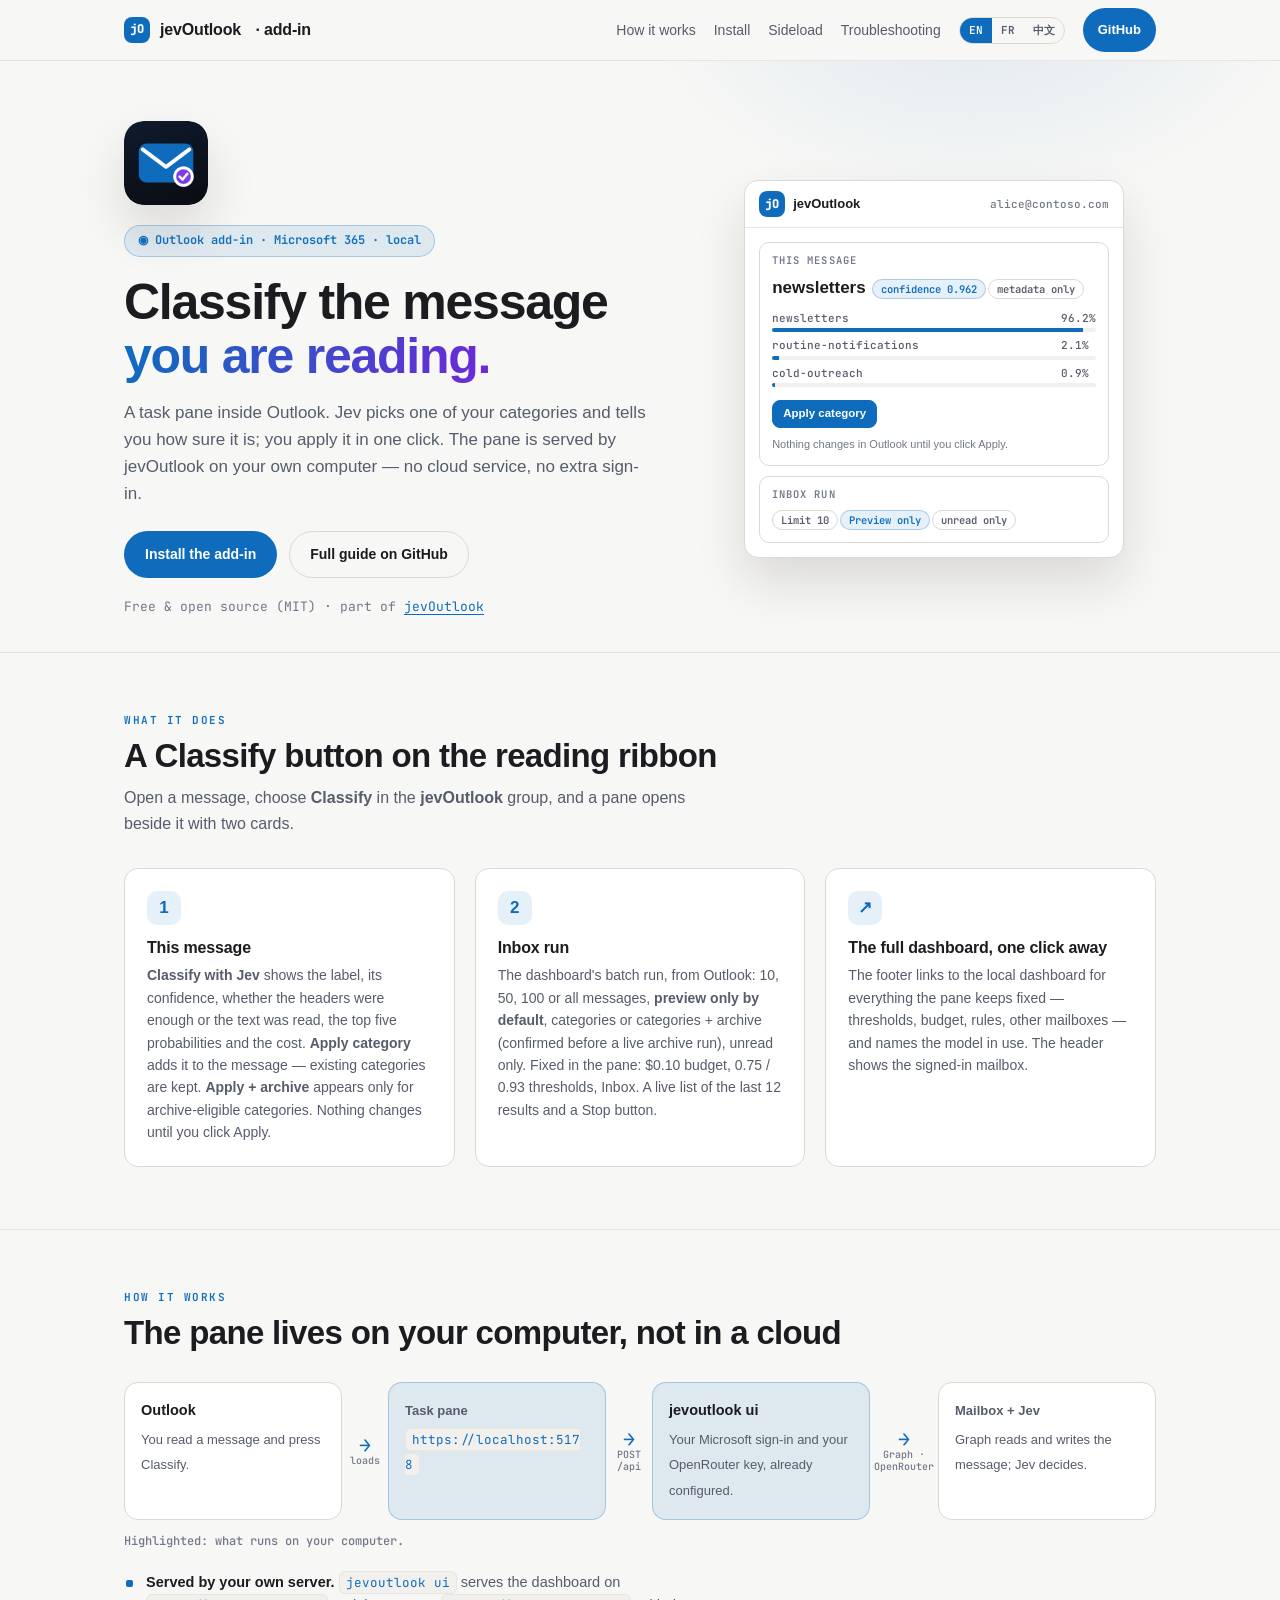
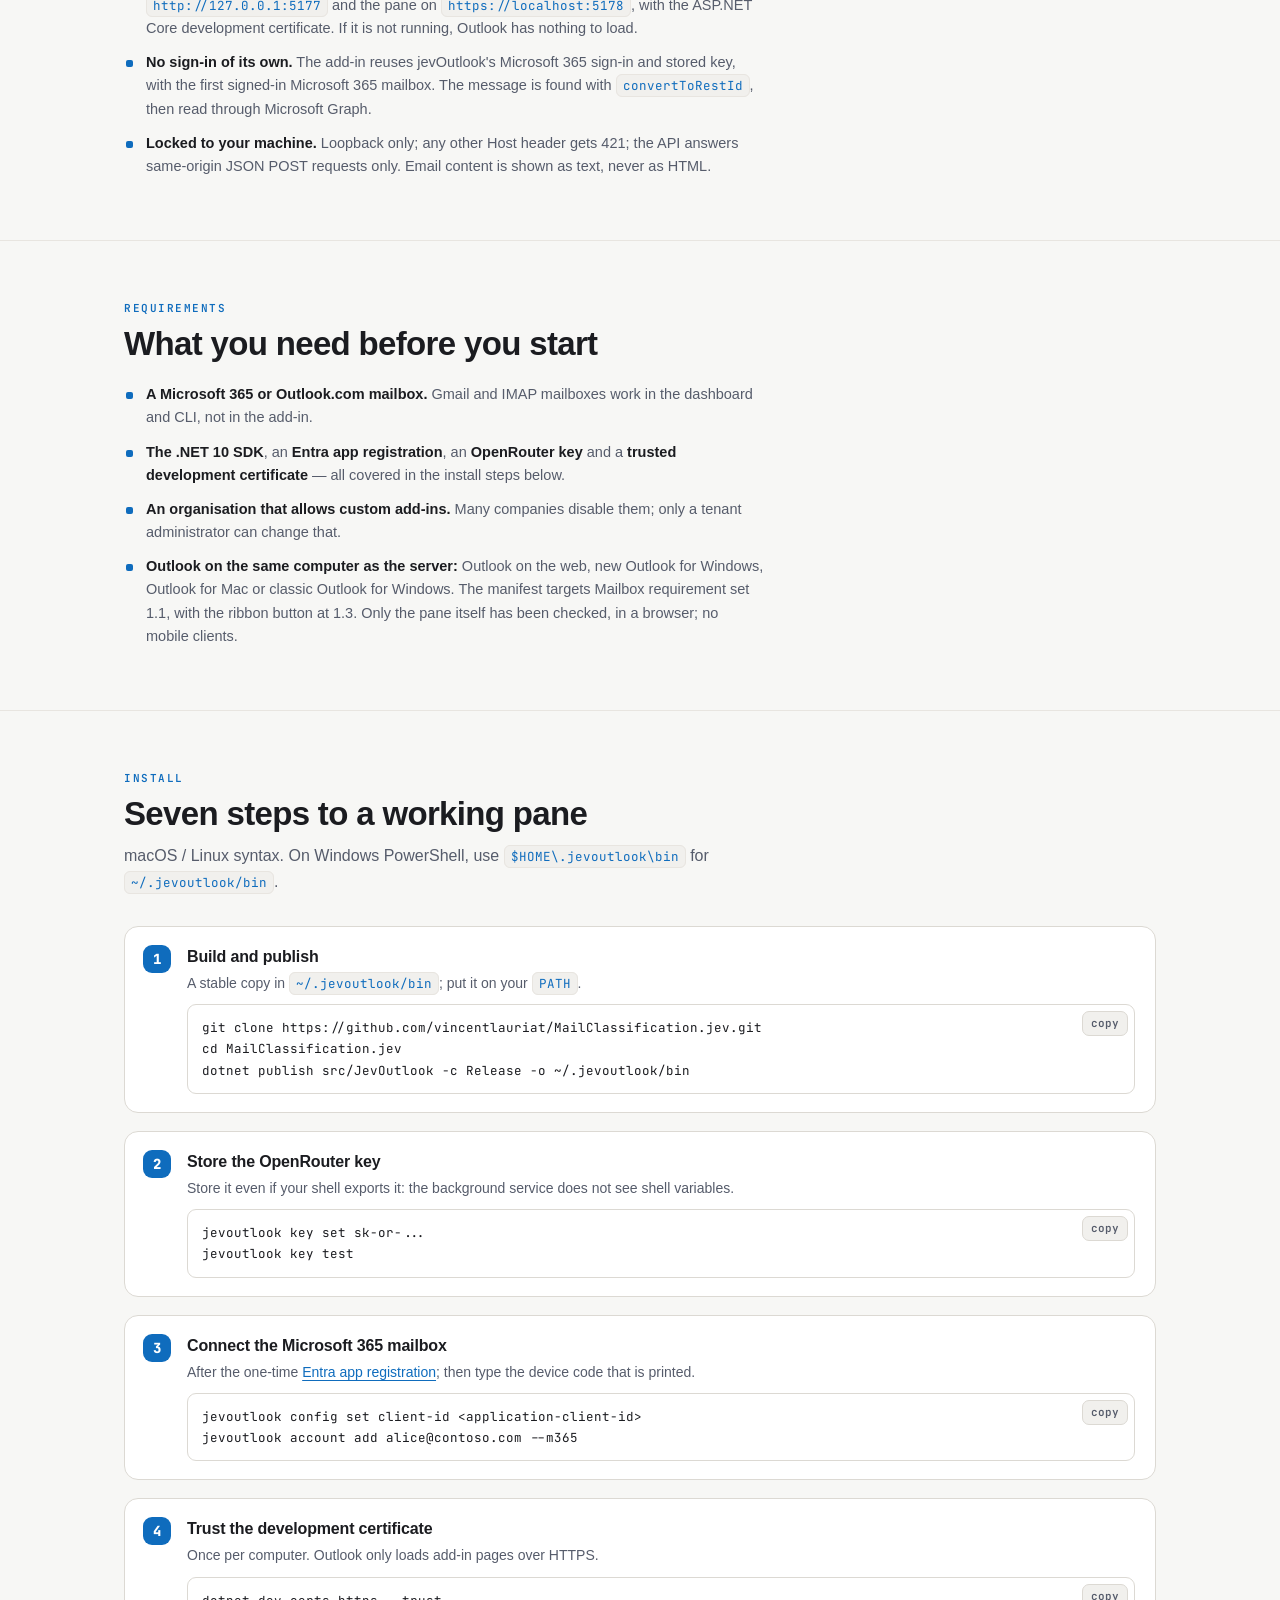
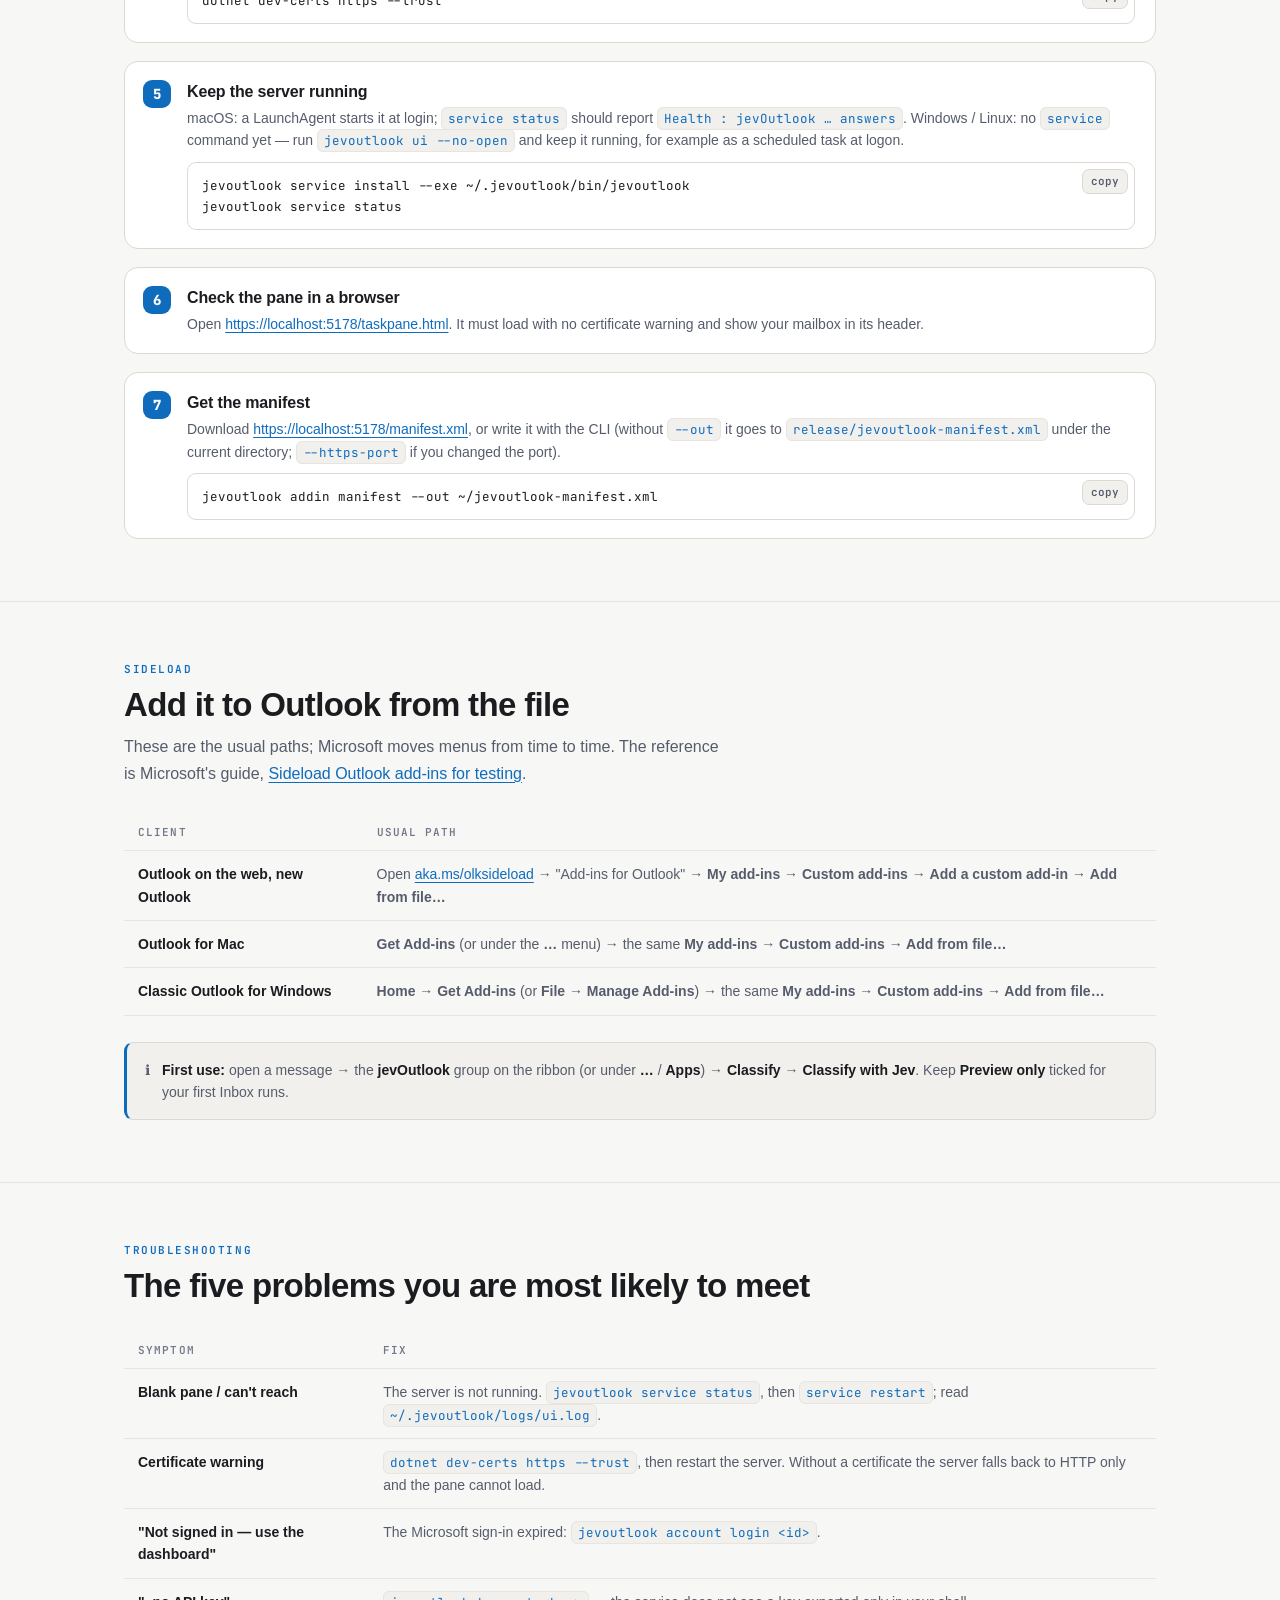
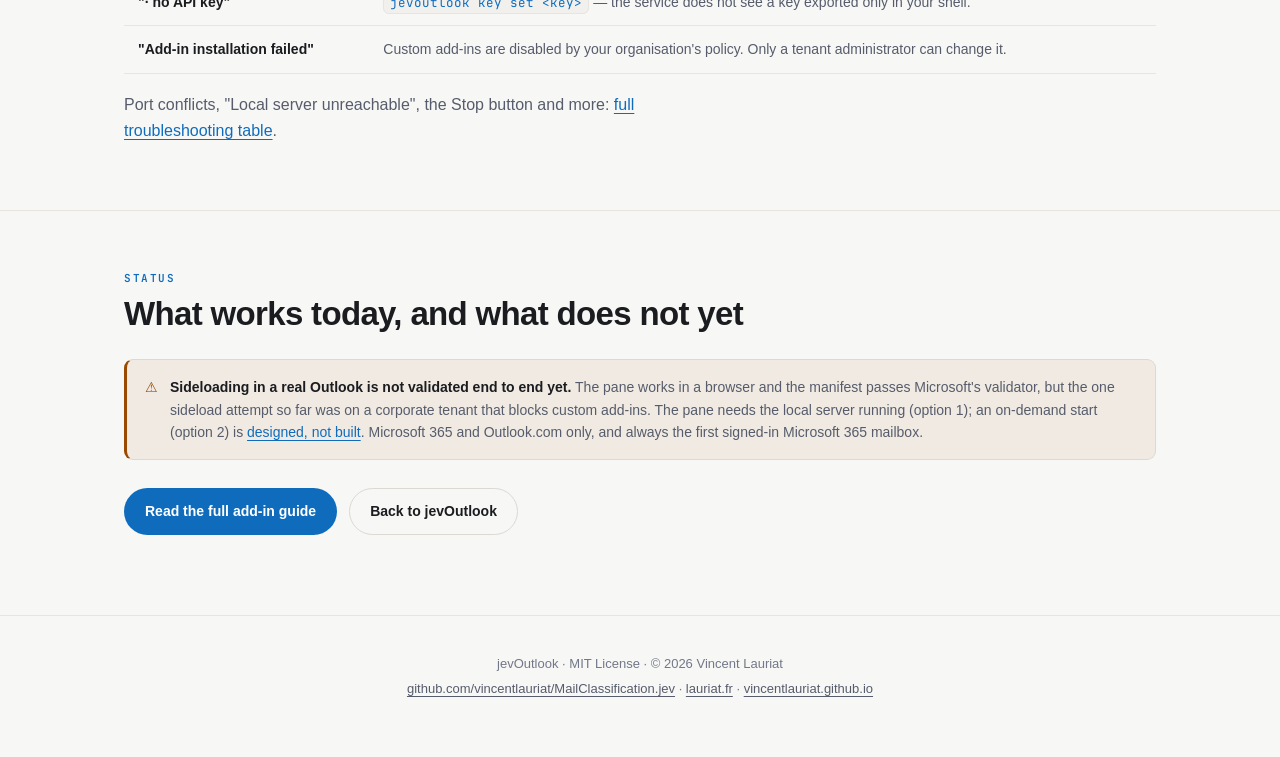
==== docs/addin/index.html @ 713acf35 "docs: add the Outlook add-in guide and its Pages page - docs/ADDIN.md: install, sideload per client," ====
<!DOCTYPE html>
<html lang="en">
<head>
<meta charset="utf-8">
<meta name="viewport" content="width=device-width, initial-scale=1">
<title>jevOutlook Outlook add-in — classify the message you are reading with Jev</title>
<meta name="description" content="The jevOutlook Outlook add-in: a task pane that classifies the message you are reading with Jev (TypeSafe) and applies one Outlook category in a click. Served by the jevOutlook server on your own computer, for Microsoft 365 and Outlook.com mailboxes. Install guide, sideloading per Outlook client, troubleshooting.">
<meta property="og:title" content="jevOutlook for Outlook — classify the message you are reading">
<meta property="og:description" content="A task pane in Outlook: Jev picks one of your categories with a confidence, you apply it in one click. Runs on your machine. Free and open source.">
<meta property="og:type" content="website">
<meta property="og:url" content="https://vincentlauriat.github.io/MailClassification.jev/addin/">
<meta property="og:image" content="https://vincentlauriat.github.io/MailClassification.jev/assets/icon-1024.png">
<meta name="twitter:card" content="summary">
<meta name="theme-color" content="#0d0e11" media="(prefers-color-scheme: dark)">
<meta name="theme-color" content="#f7f7f5" media="(prefers-color-scheme: light)">
<link rel="icon" type="image/svg+xml" href="../assets/icon.svg">
<link rel="apple-touch-icon" href="../assets/icon-256.png">
<link rel="canonical" href="https://vincentlauriat.github.io/MailClassification.jev/addin/">
<link rel="preconnect" href="https://fonts.googleapis.com">
<link rel="preconnect" href="https://fonts.gstatic.com" crossorigin>
<link rel="stylesheet" href="https://fonts.googleapis.com/css2?family=JetBrains+Mono:wght@400;500;700&display=swap">
<link rel="stylesheet" href="../assets/base.css">
<style>
  /* Same palette and layout as the landing page (docs/index.html): base.css only
     sets the dark tokens, so the light mode redefines the whole palette here. */
  :root{
    --bg:#0d0e11; --bg-lift:#121318; --surface:#16181f; --surface-2:#1c1f28;
    --line:#292d3a; --line-soft:#1f222d;
    --txt:#e9ebf2; --muted:#9298ab; --faint:#767d92;
    --accent:#5aa9ff; --accent-soft:rgba(90,169,255,.15); --accent-line:rgba(90,169,255,.34);
    --hi:#a78bfa;
    --warn:#f5b04c; --warn-soft:rgba(245,176,76,.12); --warn-line:rgba(245,176,76,.40);
    --nav-bg:rgba(13,14,17,.82);
    --shadow:0 30px 70px rgba(0,0,0,.55);
    --glow:radial-gradient(520px 320px at 76% -10%,rgba(90,169,255,.18),transparent 64%);
    --maxw:1080px;
  }
  @media (prefers-color-scheme: light){
    :root{
      --bg:#f7f7f5; --bg-lift:#ffffff; --surface:#ffffff; --surface-2:#f1f0ed;
      --line:#dcd9d3; --line-soft:#e8e5e0;
      --txt:#1b1c20; --muted:#565c6b; --faint:#727889;
      --accent:#0f6cbd; --accent-soft:rgba(15,108,189,.10); --accent-line:rgba(15,108,189,.28);
      --hi:#6d28d9;
      --warn:#9a4a00; --warn-soft:rgba(154,74,0,.08); --warn-line:rgba(154,74,0,.30);
      --on-accent:#ffffff;
      --nav-bg:rgba(247,247,245,.86);
      --shadow:0 24px 50px rgba(28,22,18,.13);
      --glow:radial-gradient(520px 320px at 76% -10%,rgba(15,108,189,.10),transparent 64%);
    }
  }

  .wrap{max-width:var(--maxw);margin:0 auto;padding:0 24px}
  nav{position:sticky;top:0;z-index:var(--z-nav);background:var(--nav-bg);
      backdrop-filter:saturate(1.4) blur(12px);border-bottom:1px solid var(--line-soft)}
  nav .wrap{display:flex;align-items:center;gap:18px;height:60px}
  .brand{display:flex;align-items:center;gap:10px;font-weight:700;letter-spacing:-.01em;white-space:nowrap}
  .logo{width:26px;height:26px;border-radius:8px;background:var(--accent);color:var(--on-accent);
        display:grid;place-items:center;font-size:12px;font-weight:800;font-family:var(--font-mono)}
  .nav-links{display:flex;gap:18px;margin-left:auto;align-items:center;color:var(--muted);font-size:14px}
  .nav-links a:hover{color:var(--txt)}
  .langtog{display:flex;border:1px solid var(--line);border-radius:999px;overflow:hidden}
  .langtog button{background:none;border:0;color:var(--muted);font:600 11px/1 var(--font-mono);
                  padding:7px 9px;cursor:pointer}
  .langtog button.on{background:var(--accent);color:var(--on-accent)}
  .btn{display:inline-flex;align-items:center;gap:8px;border-radius:999px;padding:11px 20px;
       font-weight:600;font-size:14px;border:1px solid transparent;transition:.15s}
  .btn-primary{background:var(--accent);color:var(--on-accent)}
  .btn-primary:hover{filter:brightness(1.08)}
  .btn-ghost{border-color:var(--line);color:var(--txt)}
  .btn-ghost:hover{border-color:var(--accent);color:var(--accent)}
  .btn-sm{padding:8px 14px;font-size:13px}

  header{padding:60px 0 34px;border-bottom:1px solid var(--line-soft);background:var(--glow)}
  .hero{display:grid;grid-template-columns:1.1fr .9fr;gap:46px;align-items:center}
  .hero > *{min-width:0}
  .heroicon{width:84px;height:84px;border-radius:20px;display:block;margin:0 0 20px;box-shadow:var(--shadow)}
  .pill{display:inline-flex;align-items:center;gap:7px;font:600 12px/1.3 var(--font-mono);
        color:var(--accent);background:var(--accent-soft);border:1px solid var(--accent-line);
        border-radius:999px;padding:7px 13px;margin-bottom:18px}
  h1{font-size:clamp(32px,4.6vw,50px);line-height:1.08;letter-spacing:-.025em;margin:0 0 16px}
  .grad{background:linear-gradient(100deg,var(--accent),var(--hi));-webkit-background-clip:text;
        background-clip:text;color:transparent}
  .sub{color:var(--muted);font-size:17px;line-height:1.6;margin:0 0 24px;max-width:56ch}
  .cta{display:flex;gap:12px;flex-wrap:wrap;margin-bottom:18px}
  .meta{color:var(--faint);font-size:13px;font-family:var(--font-mono);line-height:1.7}

  /* The pane, drawn in HTML: no external image. */
  .pane{background:var(--surface);border:1px solid var(--line);border-radius:var(--radius);
        box-shadow:var(--shadow);overflow:hidden;font-size:13px;max-width:380px;margin:0 auto;width:100%}
  .pane-top{display:flex;align-items:center;gap:8px;padding:10px 14px;border-bottom:1px solid var(--line-soft);
            font-weight:700}
  .pane-top small{margin-left:auto;color:var(--faint);font:500 11px/1 var(--font-mono)}
  .pane-body{padding:14px;display:grid;gap:10px}
  .pane-card{border:1px solid var(--line);border-radius:10px;padding:12px;background:var(--bg-lift)}
  .pane-card h4{font:600 10.5px/1 var(--font-mono);letter-spacing:.1em;text-transform:uppercase;color:var(--faint);margin:0 0 8px}
  .pane-label{font-size:17px;font-weight:800;margin-right:6px}
  .tag{display:inline-block;font:600 10.5px/1 var(--font-mono);padding:4px 8px;border-radius:999px;
       border:1px solid var(--line);color:var(--muted);margin:2px 2px 0 0}
  .tag.good{color:var(--accent);border-color:var(--accent-line);background:var(--accent-soft)}
  .bars{display:grid;grid-template-columns:1fr auto;gap:3px 8px;margin-top:10px;font:500 11px/1.3 var(--font-mono);color:var(--muted)}
  .bars i{grid-column:1 / span 2;height:4px;border-radius:2px;background:var(--surface-2);overflow:hidden;margin-bottom:3px}
  .bars i b{display:block;height:100%;background:var(--accent)}
  .pane-btns{display:flex;flex-wrap:wrap;gap:6px;margin-top:10px}
  .pbtn{font:600 11.5px/1 var(--font-sans);padding:7px 10px;border-radius:8px;border:1px solid var(--line);color:var(--txt)}
  .pbtn.pri{background:var(--accent);border-color:var(--accent);color:var(--on-accent)}
  .pane-note{color:var(--faint);font-size:11px;margin-top:8px}

  section{padding:62px 0;border-bottom:1px solid var(--line-soft)}
  h2{font-size:clamp(24px,3vw,33px);letter-spacing:-.02em;margin:0 0 10px}
  h3{font-size:16px;letter-spacing:-.01em}
  .lead{color:var(--muted);font-size:16px;line-height:1.65;max-width:68ch;margin:0 0 4px}
  .eyebrow{font:600 11px/1 var(--font-mono);letter-spacing:.14em;text-transform:uppercase;color:var(--accent);margin:0 0 12px}

  .grid{display:grid;grid-template-columns:repeat(auto-fit,minmax(240px,1fr));gap:var(--gap);margin-top:30px}
  .grid > *{min-width:0}
  .card{background:var(--surface);border:1px solid var(--line);border-radius:var(--radius);padding:22px}
  .card h3{margin:0 0 8px}
  .card p{color:var(--muted);font-size:14px;line-height:1.6;margin:0}
  .ico{width:34px;height:34px;border-radius:10px;background:var(--accent-soft);color:var(--accent);
       display:grid;place-items:center;margin-bottom:14px;font-size:17px;font-weight:700}

  .bul{list-style:none;margin:20px 0 0;display:grid;gap:11px;max-width:72ch}
  .bul li{position:relative;padding-left:22px;color:var(--muted);font-size:14.5px;line-height:1.6}
  .bul li::before{content:"";position:absolute;left:2px;top:.62em;width:7px;height:7px;border-radius:2px;background:var(--accent)}
  .bul b{color:var(--txt);font-weight:600}

  /* Flow diagram (CSS only). */
  .flow{display:flex;align-items:stretch;gap:0;margin-top:30px}
  .node{flex:1 1 0;min-width:0;background:var(--surface);border:1px solid var(--line);border-radius:var(--radius);padding:16px}
  .node.me{border-color:var(--accent-line);background:var(--accent-soft)}
  .node b{display:block;font-size:14.5px;margin-bottom:4px}
  .node span{color:var(--muted);font-size:13px;line-height:1.5}
  .node code{word-break:break-all}
  .arrow{flex:0 0 46px;display:flex;flex-direction:column;align-items:center;justify-content:center;
         color:var(--faint);font:500 10px/1.2 var(--font-mono);text-align:center;padding:0 4px}
  .arrow::before{content:"→";font-size:20px;color:var(--accent);line-height:1}
  .boundary{margin-top:12px;color:var(--faint);font:500 12px/1.6 var(--font-mono)}

  .tw{overflow-x:auto;margin-top:28px;-webkit-overflow-scrolling:touch}
  table{width:100%;border-collapse:collapse;font-size:14px}
  th,td{text-align:left;padding:12px 14px;border-bottom:1px solid var(--line-soft);vertical-align:top}
  th{color:var(--faint);font:600 11px/1 var(--font-mono);letter-spacing:.1em;text-transform:uppercase}
  td:first-child{color:var(--txt);font-weight:600}
  td{color:var(--muted);line-height:1.6}

  ol.install{list-style:none;counter-reset:s;margin:30px 0 0;display:grid;gap:18px}
  ol.install > li{counter-increment:s;position:relative;padding:18px 20px 18px 62px;background:var(--surface);
                  border:1px solid var(--line);border-radius:var(--radius);min-width:0}
  ol.install > li::before{content:counter(s);position:absolute;left:18px;top:18px;width:28px;height:28px;border-radius:9px;
                          background:var(--accent);color:var(--on-accent);font:800 14px/1 var(--font-mono);display:grid;place-items:center}
  ol.install h3{margin:3px 0 6px}
  ol.install p{color:var(--muted);font-size:14px;line-height:1.6;margin:0}
  .code{position:relative;margin-top:10px}
  .code pre{background:var(--bg-lift);border:1px solid var(--line);border-radius:var(--radius-sm);
            padding:12px 70px 12px 14px;font-size:12.5px;line-height:1.7;color:var(--txt);overflow-x:auto;white-space:pre}
  .copy{position:absolute;top:7px;right:7px;background:var(--surface-2);border:1px solid var(--line);color:var(--muted);
        border-radius:7px;font:600 11px/1 var(--font-mono);padding:6px 8px;cursor:pointer}
  .copy:hover{color:var(--accent);border-color:var(--accent-line)}

  .note{display:flex;gap:12px;background:var(--surface-2);border:1px solid var(--line);
        border-left:3px solid var(--accent);border-radius:var(--radius-sm);padding:16px 18px;
        color:var(--muted);font-size:14px;line-height:1.6;margin-top:26px}
  .note b{color:var(--txt)}
  .note.warn{border-left-color:var(--warn);background:var(--warn-soft)}
  .note.warn > span:first-child{color:var(--warn)}

  code{background:var(--surface-2);border:1px solid var(--line-soft);border-radius:6px;
       padding:2px 6px;font-size:12.5px;color:var(--accent);overflow-wrap:anywhere}
  pre code{background:none;border:0;padding:0;color:inherit;overflow-wrap:normal}
  a.inl{color:var(--accent);text-decoration:underline;text-underline-offset:3px}

  footer{padding:36px 0 56px;color:var(--faint);font-size:13px;text-align:center;line-height:1.9}
  footer a{color:var(--muted);text-decoration:underline;text-underline-offset:3px}
  footer a:hover{color:var(--accent)}

  @media (max-width:860px){
    .hero{grid-template-columns:1fr;gap:32px}
    .nav-links a:not(.btn){display:none}
    header{padding:42px 0 26px}
    section{padding:46px 0}
    .flow{flex-direction:column}
    .arrow{flex:0 0 auto;padding:6px 0}
    .arrow::before{content:"↓"}
  }
  @media (max-width:430px){
    .wrap{padding:0 16px}
    nav .wrap{gap:10px}
    .nav-links{gap:10px}
    .brand .long{display:none}
    ol.install > li{padding:56px 16px 16px}
    ol.install > li::before{top:16px;left:16px}
    th,td{padding:10px 8px}
  }
  @media (max-width:360px){
    .nav-links .btn-sm{padding:8px 10px}
    .langtog button{padding:7px 6px}
  }
</style>
</head>
<body class="lang-en">
<a class="skip" href="#what"><span class="en">Skip to content</span><span class="fr">Aller au contenu</span><span class="zh">跳至內容</span></a>

<nav><div class="wrap">
  <a class="brand" href="../"><span class="logo">jO</span>jevOutlook<span class="long">&nbsp;· add-in</span></a>
  <div class="nav-links">
    <a href="#how"><span class="en">How it works</span><span class="fr">Fonctionnement</span><span class="zh">運作方式</span></a>
    <a href="#install"><span class="en">Install</span><span class="fr">Installer</span><span class="zh">安裝</span></a>
    <a href="#sideload"><span class="en">Sideload</span><span class="fr">Charger</span><span class="zh">側載</span></a>
    <a href="#help"><span class="en">Troubleshooting</span><span class="fr">Dépannage</span><span class="zh">疑難排解</span></a>
    <div class="langtog" role="group" aria-label="Language / Langue / 語言">
      <button type="button" data-lang="en" class="on" aria-pressed="true" onclick="setLang('en')">EN</button>
      <button type="button" data-lang="fr" aria-pressed="false" onclick="setLang('fr')">FR</button>
      <button type="button" data-lang="zh" aria-pressed="false" onclick="setLang('zh')">中文</button>
    </div>
    <a class="btn btn-primary btn-sm" href="https://github.com/vincentlauriat/MailClassification.jev">GitHub</a>
  </div>
</div></nav>

<header id="top"><div class="wrap">
  <div class="hero">
    <div>
      <img class="heroicon" src="../assets/icon-256.png" alt="The jevOutlook icon: a blue envelope with a purple check mark on a dark rounded square">
      <span class="pill">◉ <span class="en">Outlook add-in · Microsoft 365 · local</span><span class="fr">Complément Outlook · Microsoft 365 · en local</span><span class="zh">Outlook 增益集 · Microsoft 365 · 本機執行</span></span>
      <h1>
        <span class="en">Classify the message<br><span class="grad">you are reading.</span></span>
        <span class="fr">Classez le message<br><span class="grad">que vous lisez.</span></span>
        <span class="zh">為你正在讀的<br><span class="grad">這封郵件分類。</span></span>
      </h1>
      <p class="sub">
        <span class="en">A task pane inside Outlook. Jev picks one of your categories and tells you how sure it is; you apply it in one click. The pane is served by jevOutlook on your own computer — no cloud service, no extra sign-in.</span>
        <span class="fr">Un volet dans Outlook. Jev choisit l'une de vos catégories et dit à quel point il en est sûr ; vous l'appliquez d'un clic. Le volet est servi par jevOutlook sur votre propre ordinateur — aucun service cloud, aucune connexion de plus.</span>
        <span class="zh">Outlook 裡的一個工作窗格。Jev 從你的類別中選出一個，並告訴你它有多確定；你點一下就能套用。窗格由你自己電腦上的 jevOutlook 提供——沒有雲端服務，也不需要額外登入。</span>
      </p>
      <div class="cta">
        <a class="btn btn-primary" href="#install"><span class="en">Install the add-in</span><span class="fr">Installer le complément</span><span class="zh">安裝增益集</span></a>
        <a class="btn btn-ghost" href="https://github.com/vincentlauriat/MailClassification.jev/blob/main/docs/ADDIN.md"><span class="en">Full guide on GitHub</span><span class="fr">Guide complet sur GitHub</span><span class="zh">在 GitHub 閱讀完整指南</span></a>
      </div>
      <p class="meta">
        <span class="en">Free &amp; open source (MIT) · part of <a class="inl" href="../">jevOutlook</a></span>
        <span class="fr">Gratuit et open source (MIT) · fait partie de <a class="inl" href="../">jevOutlook</a></span>
        <span class="zh">免費開源（MIT）· <a class="inl" href="../">jevOutlook</a> 的一部分</span>
      </p>
    </div>
    <div class="pane" role="img" aria-label="Sketch of the jevOutlook task pane: the label newsletters with confidence 0.962, metadata only, five probability bars, and the Apply category button">
      <div class="pane-top"><span class="logo">jO</span>jevOutlook<small>alice@contoso.com</small></div>
      <div class="pane-body">
        <div class="pane-card">
          <h4><span class="en">This message</span><span class="fr">Ce message</span><span class="zh">這封郵件</span></h4>
          <span class="pane-label">newsletters</span><span class="tag good">confidence 0.962</span><span class="tag">metadata only</span>
          <div class="bars">
            <span>newsletters</span><span>96.2%</span><i><b style="width:96%"></b></i>
            <span>routine-notifications</span><span>2.1%</span><i><b style="width:2%"></b></i>
            <span>cold-outreach</span><span>0.9%</span><i><b style="width:1%"></b></i>
          </div>
          <div class="pane-btns"><span class="pbtn pri">Apply category</span></div>
          <div class="pane-note"><span class="en">Nothing changes in Outlook until you click Apply.</span><span class="fr">Rien ne change dans Outlook avant de cliquer sur Apply.</span><span class="zh">點下 Apply 之前，Outlook 裡什麼都不會改變。</span></div>
        </div>
        <div class="pane-card">
          <h4><span class="en">Inbox run</span><span class="fr">Traitement de la boîte</span><span class="zh">收件匣批次處理</span></h4>
          <span class="tag">Limit 10</span><span class="tag good">Preview only</span><span class="tag">unread only</span>
        </div>
      </div>
    </div>
  </div>
</div></header>

<main>

<section id="what"><div class="wrap">
  <p class="eyebrow"><span class="en">What it does</span><span class="fr">Ce qu'il fait</span><span class="zh">功能</span></p>
  <h2><span class="en">A Classify button on the reading ribbon</span><span class="fr">Un bouton Classify sur le ruban de lecture</span><span class="zh">閱讀功能區上的 Classify 按鈕</span></h2>
  <p class="lead">
    <span class="en">Open a message, choose <b>Classify</b> in the <b>jevOutlook</b> group, and a pane opens beside it with two cards.</span>
    <span class="fr">Ouvrez un message, choisissez <b>Classify</b> dans le groupe <b>jevOutlook</b> : un volet s'ouvre à côté, avec deux cartes.</span>
    <span class="zh">開啟一封郵件，在 <b>jevOutlook</b> 群組中選擇 <b>Classify</b>，旁邊就會開啟一個含兩張卡片的窗格。</span>
  </p>
  <div class="grid">
    <div class="card">
      <div class="ico">1</div>
      <h3><span class="en">This message</span><span class="fr">Ce message</span><span class="zh">這封郵件</span></h3>
      <p><span class="en"><b>Classify with Jev</b> shows the label, its confidence, whether the headers were enough or the text was read, the top five probabilities and the cost. <b>Apply category</b> adds it to the message — existing categories are kept. <b>Apply + archive</b> appears only for archive-eligible categories. Nothing changes until you click Apply.</span><span class="fr"><b>Classify with Jev</b> affiche le libellé, sa confiance, si les en-têtes ont suffi ou si le texte a été lu, les cinq meilleures probabilités et le coût. <b>Apply category</b> l'ajoute au message — les catégories existantes sont conservées. <b>Apply + archive</b> n'apparaît que pour les catégories éligibles à l'archivage. Rien ne change avant Apply.</span><span class="zh"><b>Classify with Jev</b> 會顯示標籤、信心值、是只靠標頭還是讀了內文、前五名機率與費用。<b>Apply category</b> 把類別加到郵件上——既有類別保留。<b>Apply + archive</b> 只在可封存的類別出現。按下 Apply 之前不會改變任何東西。</span></p>
    </div>
    <div class="card">
      <div class="ico">2</div>
      <h3><span class="en">Inbox run</span><span class="fr">Traitement de la boîte</span><span class="zh">收件匣批次處理</span></h3>
      <p><span class="en">The dashboard's batch run, from Outlook: 10, 50, 100 or all messages, <b>preview only by default</b>, categories or categories + archive (confirmed before a live archive run), unread only. Fixed in the pane: $0.10 budget, 0.75 / 0.93 thresholds, Inbox. A live list of the last 12 results and a Stop button.</span><span class="fr">Le traitement par lots du tableau de bord, depuis Outlook : 10, 50, 100 messages ou tous, <b>aperçu seul par défaut</b>, catégories ou catégories + archivage (confirmé avant un run réel avec archivage), non lus seulement. Fixés dans le volet : budget 0,10 $, seuils 0,75 / 0,93, boîte de réception. Une liste en direct des 12 derniers résultats et un bouton Stop.</span><span class="zh">把儀表板的批次處理搬進 Outlook：10、50、100 封或全部，<b>預設僅預覽</b>，只加類別或加類別並封存（實際封存前會要求確認），僅未讀。窗格中固定：預算 0.10 美元、門檻 0.75 / 0.93、收件匣。即時顯示最近 12 筆結果，並有 Stop 按鈕。</span></p>
    </div>
    <div class="card">
      <div class="ico">↗</div>
      <h3><span class="en">The full dashboard, one click away</span><span class="fr">Le tableau de bord complet, à un clic</span><span class="zh">完整儀表板，一鍵開啟</span></h3>
      <p><span class="en">The footer links to the local dashboard for everything the pane keeps fixed — thresholds, budget, rules, other mailboxes — and names the model in use. The header shows the signed-in mailbox.</span><span class="fr">Le pied du volet renvoie au tableau de bord local pour tout ce que le volet fige — seuils, budget, règles, autres boîtes — et indique le modèle utilisé. L'en-tête affiche la boîte connectée.</span><span class="zh">窗格底部連到本機儀表板，處理窗格中固定的一切——門檻、預算、規則、其他信箱——並顯示使用中的模型。頂端顯示已登入的信箱。</span></p>
    </div>
  </div>
</div></section>

<section id="how"><div class="wrap">
  <p class="eyebrow"><span class="en">How it works</span><span class="fr">Fonctionnement</span><span class="zh">運作方式</span></p>
  <h2><span class="en">The pane lives on your computer, not in a cloud</span><span class="fr">Le volet vit sur votre ordinateur, pas dans un cloud</span><span class="zh">窗格在你的電腦上，不在雲端</span></h2>
  <div class="flow">
    <div class="node"><b>Outlook</b><span><span class="en">You read a message and press Classify.</span><span class="fr">Vous lisez un message et cliquez sur Classify.</span><span class="zh">你讀一封郵件並按下 Classify。</span></span></div>
    <div class="arrow"><span class="en">loads</span><span class="fr">charge</span><span class="zh">載入</span></div>
    <div class="node me"><b><span class="en">Task pane</span><span class="fr">Volet</span><span class="zh">工作窗格</span></b><span><code>https://localhost:5178</code></span></div>
    <div class="arrow">POST /api</div>
    <div class="node me"><b>jevoutlook ui</b><span><span class="en">Your Microsoft sign-in and your OpenRouter key, already configured.</span><span class="fr">Votre connexion Microsoft et votre clé OpenRouter, déjà configurées.</span><span class="zh">你已設定好的 Microsoft 登入與 OpenRouter 金鑰。</span></span></div>
    <div class="arrow">Graph · OpenRouter</div>
    <div class="node"><b><span class="en">Mailbox + Jev</span><span class="fr">Boîte + Jev</span><span class="zh">信箱 + Jev</span></b><span><span class="en">Graph reads and writes the message; Jev decides.</span><span class="fr">Graph lit et écrit le message ; Jev décide.</span><span class="zh">Graph 讀寫郵件；Jev 做判定。</span></span></div>
  </div>
  <p class="boundary"><span class="en">Highlighted: what runs on your computer.</span><span class="fr">En surbrillance : ce qui tourne sur votre ordinateur.</span><span class="zh">醒目標示：在你電腦上執行的部分。</span></p>
  <ul class="bul">
    <li><span class="en"><b>Served by your own server.</b> <code>jevoutlook ui</code> serves the dashboard on <code>http://127.0.0.1:5177</code> and the pane on <code>https://localhost:5178</code>, with the ASP.NET Core development certificate. If it is not running, Outlook has nothing to load.</span><span class="fr"><b>Servi par votre propre serveur.</b> <code>jevoutlook ui</code> sert le tableau de bord sur <code>http://127.0.0.1:5177</code> et le volet sur <code>https://localhost:5178</code>, avec le certificat de développement ASP.NET Core. S'il ne tourne pas, Outlook n'a rien à charger.</span><span class="zh"><b>由你自己的伺服器提供。</b><code>jevoutlook ui</code> 在 <code>http://127.0.0.1:5177</code> 提供儀表板，並以 ASP.NET Core 開發憑證在 <code>https://localhost:5178</code> 提供窗格。它沒在執行時，Outlook 就沒有東西可載入。</span></li>
    <li><span class="en"><b>No sign-in of its own.</b> The add-in reuses jevOutlook's Microsoft 365 sign-in and stored key, with the first signed-in Microsoft 365 mailbox. The message is found with <code>convertToRestId</code>, then read through Microsoft Graph.</span><span class="fr"><b>Aucune connexion propre.</b> Le complément réutilise la connexion Microsoft 365 et la clé enregistrée de jevOutlook, avec la première boîte Microsoft 365 connectée. Le message est retrouvé via <code>convertToRestId</code>, puis lu par Microsoft Graph.</span><span class="zh"><b>本身不需登入。</b>增益集沿用 jevOutlook 的 Microsoft 365 登入與已儲存的金鑰，使用第一個已登入的 Microsoft 365 信箱。郵件先以 <code>convertToRestId</code> 定位，再透過 Microsoft Graph 讀取。</span></li>
    <li><span class="en"><b>Locked to your machine.</b> Loopback only; any other Host header gets 421; the API answers same-origin JSON POST requests only. Email content is shown as text, never as HTML.</span><span class="fr"><b>Verrouillé sur votre machine.</b> Boucle locale seulement ; tout autre en-tête Host reçoit 421 ; l'API ne répond qu'aux requêtes POST JSON de même origine. Le contenu des e-mails est affiché comme texte, jamais comme HTML.</span><span class="zh"><b>鎖定在你的電腦上。</b>只監聽本機回送位址；其他 Host 標頭一律回 421；API 只接受同源的 JSON POST 請求。郵件內容以純文字顯示，絕不當成 HTML。</span></li>
  </ul>
</div></section>

<section id="requirements"><div class="wrap">
  <p class="eyebrow"><span class="en">Requirements</span><span class="fr">Prérequis</span><span class="zh">需求</span></p>
  <h2><span class="en">What you need before you start</span><span class="fr">Ce qu'il faut avant de commencer</span><span class="zh">開始前需要準備的東西</span></h2>
  <ul class="bul">
    <li><span class="en"><b>A Microsoft 365 or Outlook.com mailbox.</b> Gmail and IMAP mailboxes work in the dashboard and CLI, not in the add-in.</span><span class="fr"><b>Une boîte Microsoft 365 ou Outlook.com.</b> Les boîtes Gmail et IMAP fonctionnent dans le tableau de bord et la CLI, pas dans le complément.</span><span class="zh"><b>一個 Microsoft 365 或 Outlook.com 信箱。</b>Gmail 與 IMAP 信箱可在儀表板與命令列使用，但不支援增益集。</span></li>
    <li><span class="en"><b>The .NET 10 SDK</b>, an <b>Entra app registration</b>, an <b>OpenRouter key</b> and a <b>trusted development certificate</b> — all covered in the install steps below.</span><span class="fr"><b>Le SDK .NET 10</b>, une <b>inscription d'application Entra</b>, une <b>clé OpenRouter</b> et un <b>certificat de développement approuvé</b> — tout est couvert dans les étapes ci-dessous.</span><span class="zh"><b>.NET 10 SDK</b>、<b>Entra 應用程式註冊</b>、<b>OpenRouter 金鑰</b>，以及<b>受信任的開發憑證</b>——下方安裝步驟都會說明。</span></li>
    <li><span class="en"><b>An organisation that allows custom add-ins.</b> Many companies disable them; only a tenant administrator can change that.</span><span class="fr"><b>Une organisation qui autorise les compléments personnalisés.</b> Beaucoup d'entreprises les désactivent ; seul un administrateur du tenant peut changer cela.</span><span class="zh"><b>允許自訂增益集的組織。</b>許多公司會停用自訂增益集；只有租用戶管理員能變更。</span></li>
    <li><span class="en"><b>Outlook on the same computer as the server:</b> Outlook on the web, new Outlook for Windows, Outlook for Mac or classic Outlook for Windows. The manifest targets Mailbox requirement set 1.1, with the ribbon button at 1.3. Only the pane itself has been checked, in a browser; no mobile clients.</span><span class="fr"><b>Outlook sur le même ordinateur que le serveur :</b> Outlook sur le web, le nouvel Outlook pour Windows, Outlook pour Mac ou Outlook classique pour Windows. Le manifeste vise l'ensemble de conditions Mailbox 1.1, avec le bouton du ruban en 1.3. Seul le volet lui-même a été vérifié, dans un navigateur ; pas de clients mobiles.</span><span class="zh"><b>與伺服器在同一台電腦上的 Outlook：</b>網頁版 Outlook、新版 Windows 版 Outlook、Mac 版 Outlook 或傳統 Windows 版 Outlook。資訊清單要求 Mailbox 需求集 1.1，功能區按鈕為 1.3。目前只在瀏覽器中實際檢查過窗格本身；不支援行動版。</span></li>
  </ul>
</div></section>

<section id="install"><div class="wrap">
  <p class="eyebrow"><span class="en">Install</span><span class="fr">Installer</span><span class="zh">安裝</span></p>
  <h2><span class="en">Seven steps to a working pane</span><span class="fr">Sept étapes jusqu'au volet</span><span class="zh">七個步驟完成安裝</span></h2>
  <p class="lead"><span class="en">macOS / Linux syntax. On Windows PowerShell, use <code>$HOME\.jevoutlook\bin</code> for <code>~/.jevoutlook/bin</code>.</span><span class="fr">Syntaxe macOS / Linux. Sous Windows PowerShell, utilisez <code>$HOME\.jevoutlook\bin</code> à la place de <code>~/.jevoutlook/bin</code>.</span><span class="zh">以下為 macOS / Linux 語法。在 Windows PowerShell 中，請把 <code>~/.jevoutlook/bin</code> 換成 <code>$HOME\.jevoutlook\bin</code>。</span></p>
  <ol class="install">
    <li>
      <h3><span class="en">Build and publish</span><span class="fr">Compiler et publier</span><span class="zh">建置並發佈</span></h3>
      <p><span class="en">A stable copy in <code>~/.jevoutlook/bin</code>; put it on your <code>PATH</code>.</span><span class="fr">Une copie stable dans <code>~/.jevoutlook/bin</code> ; ajoutez-la à votre <code>PATH</code>.</span><span class="zh">在 <code>~/.jevoutlook/bin</code> 產生穩定的副本，並加入 <code>PATH</code>。</span></p>
      <div class="code"><pre><code>git clone https://github.com/vincentlauriat/MailClassification.jev.git
cd MailClassification.jev
dotnet publish src/JevOutlook -c Release -o ~/.jevoutlook/bin</code></pre></div>
    </li>
    <li>
      <h3><span class="en">Store the OpenRouter key</span><span class="fr">Enregistrer la clé OpenRouter</span><span class="zh">儲存 OpenRouter 金鑰</span></h3>
      <p><span class="en">Store it even if your shell exports it: the background service does not see shell variables.</span><span class="fr">Enregistrez-la même si votre shell l'exporte : le service d'arrière-plan ne voit pas les variables du shell.</span><span class="zh">即使 shell 已經匯出也要儲存：背景服務看不到 shell 的環境變數。</span></p>
      <div class="code"><pre><code>jevoutlook key set sk-or-...
jevoutlook key test</code></pre></div>
    </li>
    <li>
      <h3><span class="en">Connect the Microsoft 365 mailbox</span><span class="fr">Connecter la boîte Microsoft 365</span><span class="zh">連接 Microsoft 365 信箱</span></h3>
      <p><span class="en">After the one-time <a class="inl" href="https://github.com/vincentlauriat/MailClassification.jev#62-microsoft-365--outlookcom-mailboxes">Entra app registration</a>; then type the device code that is printed.</span><span class="fr">Après l'<a class="inl" href="https://github.com/vincentlauriat/MailClassification.jev#62-microsoft-365--outlookcom-mailboxes">inscription Entra</a> unique ; saisissez ensuite le code affiché.</span><span class="zh">先完成一次性的 <a class="inl" href="https://github.com/vincentlauriat/MailClassification.jev#62-microsoft-365--outlookcom-mailboxes">Entra 應用程式註冊</a>，再輸入畫面上顯示的裝置代碼。</span></p>
      <div class="code"><pre><code>jevoutlook config set client-id &lt;application-client-id&gt;
jevoutlook account add alice@contoso.com --m365</code></pre></div>
    </li>
    <li>
      <h3><span class="en">Trust the development certificate</span><span class="fr">Approuver le certificat de développement</span><span class="zh">信任開發憑證</span></h3>
      <p><span class="en">Once per computer. Outlook only loads add-in pages over HTTPS.</span><span class="fr">Une fois par ordinateur. Outlook ne charge les pages de complément qu'en HTTPS.</span><span class="zh">每台電腦一次。Outlook 只透過 HTTPS 載入增益集頁面。</span></p>
      <div class="code"><pre><code>dotnet dev-certs https --trust</code></pre></div>
    </li>
    <li>
      <h3><span class="en">Keep the server running</span><span class="fr">Garder le serveur en marche</span><span class="zh">讓伺服器持續執行</span></h3>
      <p><span class="en">macOS: a LaunchAgent starts it at login; <code>service status</code> should report <code>Health : jevOutlook … answers</code>. Windows / Linux: no <code>service</code> command yet — run <code>jevoutlook ui --no-open</code> and keep it running, for example as a scheduled task at logon.</span><span class="fr">macOS : un LaunchAgent le lance à l'ouverture de session ; <code>service status</code> doit afficher <code>Health : jevOutlook … answers</code>. Windows / Linux : pas encore de commande <code>service</code> — lancez <code>jevoutlook ui --no-open</code> et gardez-le en marche, par exemple via une tâche planifiée à l'ouverture de session.</span><span class="zh">macOS：由 LaunchAgent 在登入時啟動；<code>service status</code> 應顯示 <code>Health : jevOutlook … answers</code>。Windows / Linux：目前還沒有 <code>service</code> 指令——請執行 <code>jevoutlook ui --no-open</code> 並保持執行，例如設成登入時的排程工作。</span></p>
      <div class="code"><pre><code>jevoutlook service install --exe ~/.jevoutlook/bin/jevoutlook
jevoutlook service status</code></pre></div>
    </li>
    <li>
      <h3><span class="en">Check the pane in a browser</span><span class="fr">Vérifier le volet dans un navigateur</span><span class="zh">在瀏覽器中檢查窗格</span></h3>
      <p><span class="en">Open <a class="inl" href="https://localhost:5178/taskpane.html">https://localhost:5178/taskpane.html</a>. It must load with no certificate warning and show your mailbox in its header.</span><span class="fr">Ouvrez <a class="inl" href="https://localhost:5178/taskpane.html">https://localhost:5178/taskpane.html</a>. La page doit se charger sans avertissement de certificat et afficher votre boîte dans son en-tête.</span><span class="zh">開啟 <a class="inl" href="https://localhost:5178/taskpane.html">https://localhost:5178/taskpane.html</a>。頁面必須在沒有憑證警告的情況下載入，並在頂端顯示你的信箱。</span></p>
    </li>
    <li>
      <h3><span class="en">Get the manifest</span><span class="fr">Récupérer le manifeste</span><span class="zh">取得資訊清單</span></h3>
      <p><span class="en">Download <a class="inl" href="https://localhost:5178/manifest.xml">https://localhost:5178/manifest.xml</a>, or write it with the CLI (without <code>--out</code> it goes to <code>release/jevoutlook-manifest.xml</code> under the current directory; <code>--https-port</code> if you changed the port).</span><span class="fr">Téléchargez <a class="inl" href="https://localhost:5178/manifest.xml">https://localhost:5178/manifest.xml</a>, ou écrivez-le avec la CLI (sans <code>--out</code>, il va dans <code>release/jevoutlook-manifest.xml</code> sous le répertoire courant ; <code>--https-port</code> si vous avez changé le port).</span><span class="zh">下載 <a class="inl" href="https://localhost:5178/manifest.xml">https://localhost:5178/manifest.xml</a>，或用命令列產生（沒有 <code>--out</code> 時會寫到目前目錄下的 <code>release/jevoutlook-manifest.xml</code>；若改過連接埠請加 <code>--https-port</code>）。</span></p>
      <div class="code"><pre><code>jevoutlook addin manifest --out ~/jevoutlook-manifest.xml</code></pre></div>
    </li>
  </ol>
</div></section>

<section id="sideload"><div class="wrap">
  <p class="eyebrow"><span class="en">Sideload</span><span class="fr">Charger le complément</span><span class="zh">側載</span></p>
  <h2><span class="en">Add it to Outlook from the file</span><span class="fr">L'ajouter à Outlook depuis le fichier</span><span class="zh">從檔案加入 Outlook</span></h2>
  <p class="lead"><span class="en">These are the usual paths; Microsoft moves menus from time to time. The reference is Microsoft's guide, <a class="inl" href="https://learn.microsoft.com/office/dev/add-ins/outlook/sideload-outlook-add-ins-for-testing">Sideload Outlook add-ins for testing</a>.</span><span class="fr">Ce sont les chemins habituels ; Microsoft déplace parfois les menus. La référence est le guide de Microsoft, <a class="inl" href="https://learn.microsoft.com/office/dev/add-ins/outlook/sideload-outlook-add-ins-for-testing">Sideload Outlook add-ins for testing</a>.</span><span class="zh">以下是常見路徑；Microsoft 不時會移動選單。請以 Microsoft 的官方指南 <a class="inl" href="https://learn.microsoft.com/office/dev/add-ins/outlook/sideload-outlook-add-ins-for-testing">Sideload Outlook add-ins for testing</a> 為準。</span></p>
  <div class="tw"><table>
    <thead><tr><th><span class="en">Client</span><span class="fr">Client</span><span class="zh">用戶端</span></th><th><span class="en">Usual path</span><span class="fr">Chemin habituel</span><span class="zh">常見路徑</span></th></tr></thead>
    <tbody>
      <tr><td><span class="en">Outlook on the web, new Outlook</span><span class="fr">Outlook sur le web, nouvel Outlook</span><span class="zh">網頁版 Outlook、新版 Outlook</span></td><td><span class="en">Open <a class="inl" href="https://aka.ms/olksideload">aka.ms/olksideload</a> → "Add-ins for Outlook" → <b>My add-ins</b> → <b>Custom add-ins</b> → <b>Add a custom add-in</b> → <b>Add from file…</b></span><span class="fr">Ouvrez <a class="inl" href="https://aka.ms/olksideload">aka.ms/olksideload</a> → « Add-ins for Outlook » → <b>My add-ins</b> → <b>Custom add-ins</b> → <b>Add a custom add-in</b> → <b>Add from file…</b> (libellés selon la langue d'Outlook)</span><span class="zh">開啟 <a class="inl" href="https://aka.ms/olksideload">aka.ms/olksideload</a> →「Add-ins for Outlook」→ <b>My add-ins</b> → <b>Custom add-ins</b> → <b>Add a custom add-in</b> → <b>Add from file…</b>（實際名稱依 Outlook 語言而定）</span></td></tr>
      <tr><td><span class="en">Outlook for Mac</span><span class="fr">Outlook pour Mac</span><span class="zh">Mac 版 Outlook</span></td><td><span class="en"><b>Get Add-ins</b> (or under the <b>…</b> menu) → the same <b>My add-ins → Custom add-ins → Add from file…</b></span><span class="fr"><b>Get Add-ins</b> (ou dans le menu <b>…</b>) → le même <b>My add-ins → Custom add-ins → Add from file…</b></span><span class="zh"><b>Get Add-ins</b>（或在 <b>…</b> 選單中）→ 同樣的 <b>My add-ins → Custom add-ins → Add from file…</b></span></td></tr>
      <tr><td><span class="en">Classic Outlook for Windows</span><span class="fr">Outlook classique pour Windows</span><span class="zh">傳統 Windows 版 Outlook</span></td><td><span class="en"><b>Home → Get Add-ins</b> (or <b>File → Manage Add-ins</b>) → the same <b>My add-ins → Custom add-ins → Add from file…</b></span><span class="fr"><b>Accueil → Get Add-ins</b> (ou <b>Fichier → Gérer les compléments</b>) → le même <b>My add-ins → Custom add-ins → Add from file…</b></span><span class="zh"><b>常用 → Get Add-ins</b>（或 <b>檔案 → 管理增益集</b>）→ 同樣的 <b>My add-ins → Custom add-ins → Add from file…</b></span></td></tr>
    </tbody>
  </table></div>
  <div class="note">
    <span aria-hidden="true">ℹ</span>
    <div>
      <span class="en"><b>First use:</b> open a message → the <b>jevOutlook</b> group on the ribbon (or under <b>…</b> / <b>Apps</b>) → <b>Classify</b> → <b>Classify with Jev</b>. Keep <b>Preview only</b> ticked for your first Inbox runs.</span>
      <span class="fr"><b>Première utilisation :</b> ouvrez un message → le groupe <b>jevOutlook</b> du ruban (ou sous <b>…</b> / <b>Apps</b>) → <b>Classify</b> → <b>Classify with Jev</b>. Laissez <b>Preview only</b> coché pour vos premiers traitements de la boîte.</span>
      <span class="zh"><b>第一次使用：</b>開啟郵件 → 功能區上的 <b>jevOutlook</b> 群組（或在 <b>…</b> / <b>Apps</b> 之下）→ <b>Classify</b> → <b>Classify with Jev</b>。前幾次收件匣批次處理請保持勾選 <b>Preview only</b>。</span>
    </div>
  </div>
</div></section>

<section id="help"><div class="wrap">
  <p class="eyebrow"><span class="en">Troubleshooting</span><span class="fr">Dépannage</span><span class="zh">疑難排解</span></p>
  <h2><span class="en">The five problems you are most likely to meet</span><span class="fr">Les cinq problèmes les plus probables</span><span class="zh">最可能遇到的五個問題</span></h2>
  <div class="tw"><table>
    <thead><tr><th><span class="en">Symptom</span><span class="fr">Symptôme</span><span class="zh">症狀</span></th><th><span class="en">Fix</span><span class="fr">Solution</span><span class="zh">解法</span></th></tr></thead>
    <tbody>
      <tr><td><span class="en">Blank pane / can't reach</span><span class="fr">Volet vide / injoignable</span><span class="zh">窗格空白／無法連線</span></td><td><span class="en">The server is not running. <code>jevoutlook service status</code>, then <code>service restart</code>; read <code>~/.jevoutlook/logs/ui.log</code>.</span><span class="fr">Le serveur ne tourne pas. <code>jevoutlook service status</code>, puis <code>service restart</code> ; lisez <code>~/.jevoutlook/logs/ui.log</code>.</span><span class="zh">伺服器沒有執行。執行 <code>jevoutlook service status</code>，再 <code>service restart</code>；查看 <code>~/.jevoutlook/logs/ui.log</code>。</span></td></tr>
      <tr><td><span class="en">Certificate warning</span><span class="fr">Avertissement de certificat</span><span class="zh">憑證警告</span></td><td><span class="en"><code>dotnet dev-certs https --trust</code>, then restart the server. Without a certificate the server falls back to HTTP only and the pane cannot load.</span><span class="fr"><code>dotnet dev-certs https --trust</code>, puis redémarrez le serveur. Sans certificat, le serveur se replie sur HTTP seul et le volet ne peut pas se charger.</span><span class="zh">執行 <code>dotnet dev-certs https --trust</code>，再重新啟動伺服器。沒有憑證時伺服器只會以 HTTP 執行，窗格無法載入。</span></td></tr>
      <tr><td><span class="en">"Not signed in — use the dashboard"</span><span class="fr">« Not signed in — use the dashboard »</span><span class="zh">「Not signed in — use the dashboard」</span></td><td><span class="en">The Microsoft sign-in expired: <code>jevoutlook account login &lt;id&gt;</code>.</span><span class="fr">La connexion Microsoft a expiré : <code>jevoutlook account login &lt;id&gt;</code>.</span><span class="zh">Microsoft 登入已過期：<code>jevoutlook account login &lt;id&gt;</code>。</span></td></tr>
      <tr><td><span class="en">"· no API key"</span><span class="fr">« · no API key »</span><span class="zh">「· no API key」</span></td><td><span class="en"><code>jevoutlook key set &lt;key&gt;</code> — the service does not see a key exported only in your shell.</span><span class="fr"><code>jevoutlook key set &lt;clé&gt;</code> — le service ne voit pas une clé exportée seulement dans votre shell.</span><span class="zh"><code>jevoutlook key set &lt;金鑰&gt;</code>——服務看不到只在 shell 中匯出的金鑰。</span></td></tr>
      <tr><td><span class="en">"Add-in installation failed"</span><span class="fr">« Add-in installation failed »</span><span class="zh">「Add-in installation failed」</span></td><td><span class="en">Custom add-ins are disabled by your organisation's policy. Only a tenant administrator can change it.</span><span class="fr">Les compléments personnalisés sont désactivés par la politique de votre organisation. Seul un administrateur du tenant peut la changer.</span><span class="zh">你的組織政策停用了自訂增益集。只有租用戶管理員能變更。</span></td></tr>
    </tbody>
  </table></div>
  <p class="lead" style="margin-top:18px"><span class="en">Port conflicts, "Local server unreachable", the Stop button and more: <a class="inl" href="https://github.com/vincentlauriat/MailClassification.jev/blob/main/docs/ADDIN.md#9-troubleshooting">full troubleshooting table</a>.</span><span class="fr">Conflits de port, « Local server unreachable », le bouton Stop et plus : <a class="inl" href="https://github.com/vincentlauriat/MailClassification.jev/blob/main/docs/ADDIN.md#9-troubleshooting">tableau de dépannage complet</a>.</span><span class="zh">連接埠衝突、「Local server unreachable」、Stop 按鈕等更多問題：<a class="inl" href="https://github.com/vincentlauriat/MailClassification.jev/blob/main/docs/ADDIN.md#9-troubleshooting">完整疑難排解表</a>。</span></p>
</div></section>

<section id="status"><div class="wrap">
  <p class="eyebrow"><span class="en">Status</span><span class="fr">État</span><span class="zh">現況</span></p>
  <h2><span class="en">What works today, and what does not yet</span><span class="fr">Ce qui marche aujourd'hui, et ce qui pas encore</span><span class="zh">目前可用與尚未完成的部分</span></h2>
  <div class="note warn">
    <span aria-hidden="true">⚠</span>
    <div>
      <span class="en"><b>Sideloading in a real Outlook is not validated end to end yet.</b> The pane works in a browser and the manifest passes Microsoft's validator, but the one sideload attempt so far was on a corporate tenant that blocks custom add-ins. The pane needs the local server running (option 1); an on-demand start (option 2) is <a class="inl" href="https://github.com/vincentlauriat/MailClassification.jev/blob/main/docs/design/addin-on-demand-start.md">designed, not built</a>. Microsoft 365 and Outlook.com only, and always the first signed-in Microsoft 365 mailbox.</span>
      <span class="fr"><b>Le chargement dans un vrai Outlook n'est pas encore validé de bout en bout.</b> Le volet fonctionne dans un navigateur et le manifeste passe le validateur de Microsoft, mais la seule tentative à ce jour visait un tenant d'entreprise qui bloque les compléments personnalisés. Le volet a besoin du serveur local en marche (option 1) ; un démarrage à la demande (option 2) est <a class="inl" href="https://github.com/vincentlauriat/MailClassification.jev/blob/main/docs/design/addin-on-demand-start.md">conçu, pas construit</a>. Microsoft 365 et Outlook.com seulement, et toujours la première boîte Microsoft 365 connectée.</span>
      <span class="zh"><b>在真正的 Outlook 中側載尚未完成端到端驗證。</b>窗格在瀏覽器中運作正常，資訊清單也通過 Microsoft 驗證工具，但目前唯一一次側載嘗試是在封鎖自訂增益集的企業租用戶上。窗格需要本機伺服器持續執行（方案一）；隨需啟動（方案二）已<a class="inl" href="https://github.com/vincentlauriat/MailClassification.jev/blob/main/docs/design/addin-on-demand-start.md">完成設計、尚未實作</a>。僅支援 Microsoft 365 與 Outlook.com，且一律使用第一個已登入的 Microsoft 365 信箱。</span>
    </div>
  </div>
  <div class="cta" style="margin-top:28px">
    <a class="btn btn-primary" href="https://github.com/vincentlauriat/MailClassification.jev/blob/main/docs/ADDIN.md"><span class="en">Read the full add-in guide</span><span class="fr">Lire le guide complet du complément</span><span class="zh">閱讀完整的增益集指南</span></a>
    <a class="btn btn-ghost" href="../"><span class="en">Back to jevOutlook</span><span class="fr">Retour à jevOutlook</span><span class="zh">回到 jevOutlook</span></a>
  </div>
</div></section>

</main>

<footer><div class="wrap">
  jevOutlook · <span class="en">MIT License</span><span class="fr">Licence MIT</span><span class="zh">MIT 授權</span> · © 2026 Vincent Lauriat<br>
  <a href="https://github.com/vincentlauriat/MailClassification.jev">github.com/vincentlauriat/MailClassification.jev</a>
  · <a href="https://lauriat.fr">lauriat.fr</a>
  · <a href="https://vincentlauriat.github.io">vincentlauriat.github.io</a>
</div></footer>

<script>
  var LANG_TAG={en:'en',fr:'fr',zh:'zh-Hant'};
  function setLang(l){
    if(!LANG_TAG[l]) l='en';
    document.body.classList.remove('lang-en','lang-fr','lang-zh');
    document.body.classList.add('lang-'+l);
    document.documentElement.lang=LANG_TAG[l];
    document.querySelectorAll('.langtog button').forEach(function(b){
      var on=b.dataset.lang===l;
      b.classList.toggle('on',on);
      b.setAttribute('aria-pressed',on?'true':'false');
    });
    try{localStorage.setItem('vl-lang',l)}catch(e){}
  }
  (function(){
    var saved;try{saved=localStorage.getItem('vl-lang')}catch(e){}
    var n=(navigator.language||'en').slice(0,2).toLowerCase();
    setLang(saved||(n==='zh'?'zh':(n==='fr'?'fr':'en')));
  })();
  // Copy buttons on code blocks (added by script, so they never show without it).
  document.querySelectorAll('.code').forEach(function(box){
    var pre=box.querySelector('pre'); if(!pre||!navigator.clipboard) return;
    var b=document.createElement('button'); b.type='button'; b.className='copy'; b.textContent='copy';
    b.setAttribute('aria-label','Copy');
    b.addEventListener('click',function(){
      navigator.clipboard.writeText(pre.innerText.trim()).then(function(){
        b.textContent='✓'; setTimeout(function(){b.textContent='copy'},1400);
      },function(){});
    });
    box.appendChild(b);
  });
</script>
</body>
</html>
---- docs/assets/base.css ----
/* ==========================================================================
   base.css — socle commun des landing pages
   version 1.0.4 — 2026-07-26
   --------------------------------------------------------------------------
   Ce fichier pose le plancher : tokens, typographie, accessibilité.
   Il ne dessine aucune mise en page — chaque page garde la sienne.

   Pour l'utiliser dans un autre projet : copier ce fichier dans son docs/
   et le référencer avant le <style> de la page. Le seul token à redéfinir
   est --accent (et --accent-soft), qui porte l'identité du projet.

   Si tu modifies ce fichier, incrémente la version ci-dessus : elle permet
   de repérer les copies périmées dans les autres repos.
   ========================================================================== */

:root{
  /* Surfaces — noir légèrement froid, pour laisser les accents ressortir */
  --bg:        #0a0c12;
  --bg-lift:   #0e1119;
  --surface:   #12151f;
  --surface-2: #171b28;
  --line:      #232838;
  --line-soft: #1a1e2b;

  /* Texte */
  --txt:   #e8ecf5;
  --muted: #8b93a7;
  --faint: #7a8399;

  /* Accent — redéfini par chaque projet */
  --accent:      #5b8bff;
  --accent-soft: rgba(91,139,255,.14);

  /* Couleur du texte POSÉ SUR l'accent (bouton plein, pastille, skip link).
     Les accents du corpus sont choisis pour être lisibles *en texte* sur fond
     sombre : ils sont donc tous clairs, et du blanc dessus tombe entre 1.8:1
     et 3.9:1 — illisible sur les 14 projets sans exception. Cette encre sombre
     donne au pire 5.08:1 (TheNews, l'accent le plus foncé). Ne jamais écrire
     `color:#fff` sur un fond d'accent : utiliser ce token. */
  --on-accent:   #08090d;

  /* Rythme */
  --radius:    14px;
  --radius-sm: 9px;
  --gap:       20px;

  /* Élévation par z-index nommés, plutôt qu'au jugé */
  --z-nav: 20;
  --z-top: 50;
}

/* Typographie
   Une seule fonte chargée : JetBrains Mono, réservée aux relevés, labels et
   métadonnées — c'est ce qui signe « instrument de mesure ». Le corps reste
   en pile système : zéro requête supplémentaire, et le rendu natif macOS.

   Les trois dernières familles de --font-sans ne servent qu'au chinois : le
   navigateur descend la pile glyphe par glyphe, donc le latin est rendu par
   les fontes système d'avant et n'est pas affecté. PingFang TC est natif
   macOS/iOS, mais le corpus est aussi lu depuis Windows et Android — sans
   Noto Sans TC / Microsoft JhengHei ces visiteurs tombent sur une fonte Han
   arbitraire, souvent simplifiée. */
:root{
  --font-sans: -apple-system, BlinkMacSystemFont, "Segoe UI", Roboto, Helvetica, Arial,
               "PingFang TC", "Noto Sans TC", "Microsoft JhengHei", sans-serif;
  --font-mono: "JetBrains Mono", ui-monospace, SFMono-Regular, Menlo, monospace;
}

*{box-sizing:border-box;margin:0;padding:0}
html{scroll-behavior:smooth;-webkit-text-size-adjust:100%}

body{
  font-family:var(--font-sans);
  background:var(--bg);
  color:var(--txt);
  line-height:1.6;
  -webkit-font-smoothing:antialiased;
  text-rendering:optimizeLegibility;
}

a{color:inherit;text-decoration:none}

/* Titres : la personnalité vient du serrage et du poids, pas d'un dégradé */
h1,h2,h3{line-height:1.12;letter-spacing:-.025em;font-weight:800}

/* Relevés monospace — labels, métadonnées, valeurs */
.mono{font-family:var(--font-mono);font-variant-ligatures:none}

/* Les balises de code : sans cette règle, le navigateur leur applique sa
   monospace par défaut et JetBrains Mono est chargée pour rien. */
code,kbd,samp,pre{font-family:var(--font-mono)}
.eyebrow{
  font-family:var(--font-mono);
  font-size:.7rem;font-weight:600;
  text-transform:uppercase;letter-spacing:.12em;
  color:var(--accent);
}

/* --- Bascule de langue : EN / FR / 中文（繁體） --------------------------- */

/* Le contenu porte les trois variantes en dur ; c'est la classe posée sur
   <body> par setLang() qui décide laquelle s'affiche. L'anglais est le défaut
   nu : si le JS ne s'exécute pas, la page reste lisible en anglais plutôt que
   d'afficher les trois langues empilées.

   On n'écrit QUE des règles de masquage, jamais d'affichage : la variante
   active garde ainsi le display que lui donne la mise en page de la page
   (`.legend span{display:inline-flex}` par exemple). Une règle d'affichage
   générique écraserait ces display locaux et casserait les alignements.

   `!important` est ici légitime et nécessaire : c'est une bascule d'état, et
   elle doit gagner contre n'importe quel sélecteur de mise en page. Sans lui,
   un simple `.legend span` (0,0,1,1) bat `.fr` (0,0,1,0) et affiche les trois
   langues empilées — c'est exactement ce qui s'est produit au premier essai. */
body:not(.lang-fr) .fr{display:none !important}
body:not(.lang-zh) .zh{display:none !important}
body.lang-fr .en,body.lang-zh .en{display:none !important}

/* Le serrage négatif des titres est calibré pour l'alphabet latin ; appliqué
   à des idéogrammes il les fait se chevaucher. Le chinois n'a pas non plus
   d'espaces entre les mots : sans `line-break:strict` le navigateur coupe
   n'importe où, y compris avant une ponctuation qui ne doit jamais ouvrir
   une ligne. */
body.lang-zh h1,body.lang-zh h2,body.lang-zh h3{letter-spacing:normal}
body.lang-zh{line-break:strict;word-break:normal}

/* Un idéogramme occupe une pleine chasse, là où une lettre latine en occupe
   grosso modo la moitié : à taille égale, un titre chinois est deux fois plus
   large que sa traduction anglaise et déborde de sa colonne, en abandonnant
   un caractère isolé sur la dernière ligne. On redescend donc les titres,
   une seule fois ici plutôt qu'en rognant les traductions page par page.
   La valeur est absolue et non relative : `em` se calculerait sur <body>,
   pas sur le clamp que chaque page donne à son h1. */
body.lang-zh h1{font-size:clamp(28px,4.2vw,44px)}
body.lang-zh h2{font-size:clamp(22px,3vw,32px)}

/* La plupart des pages redéfinissent `body{font:16px/1.65 -apple-system,…}`
   dans leur propre <style>, chargé après le socle : leur pile écrase alors
   --font-sans et les familles chinoises n'arrivent jamais. `body.lang-zh`
   (0,0,1,1) repasse devant ce `body` (0,0,0,1) — et seulement en chinois,
   donc le rendu latin des deux autres langues reste celui de la page.
   On ne rétablit que la famille : la taille et l'interligne du raccourci
   `font:` de la page restent en place. */
body.lang-zh{font-family:var(--font-sans)}

/* --- Plancher d'accessibilité ------------------------------------------- */

/* Focus lisible sur fond sombre. Le ring natif existe déjà mais se perd
   sur ces surfaces : on le renforce sans jamais le supprimer. */
:focus-visible{
  outline:2px solid var(--accent);
  outline-offset:3px;
  border-radius:4px;
}

/* Corps lisible sur mobile : jamais sous 16px */
@media (max-width:600px){ body{font-size:16px} }

/* Cibles tactiles : 44px minimum sur les actions principales */
.btn,.tap{min-height:44px;display:inline-flex;align-items:center;cursor:pointer}

/* Respect de la préférence système de mouvement réduit */
@media (prefers-reduced-motion: reduce){
  *,*::before,*::after{
    animation-duration:.01ms !important;
    animation-iteration-count:1 !important;
    transition-duration:.01ms !important;
    scroll-behavior:auto !important;
  }
}

/* Lien d'évitement — visible uniquement au clavier */
.skip{
  position:absolute;left:-9999px;top:0;z-index:var(--z-top);
  background:var(--accent);color:var(--on-accent);padding:10px 16px;border-radius:0 0 var(--radius-sm) 0;
  font-weight:700;
}
.skip:focus{left:0}
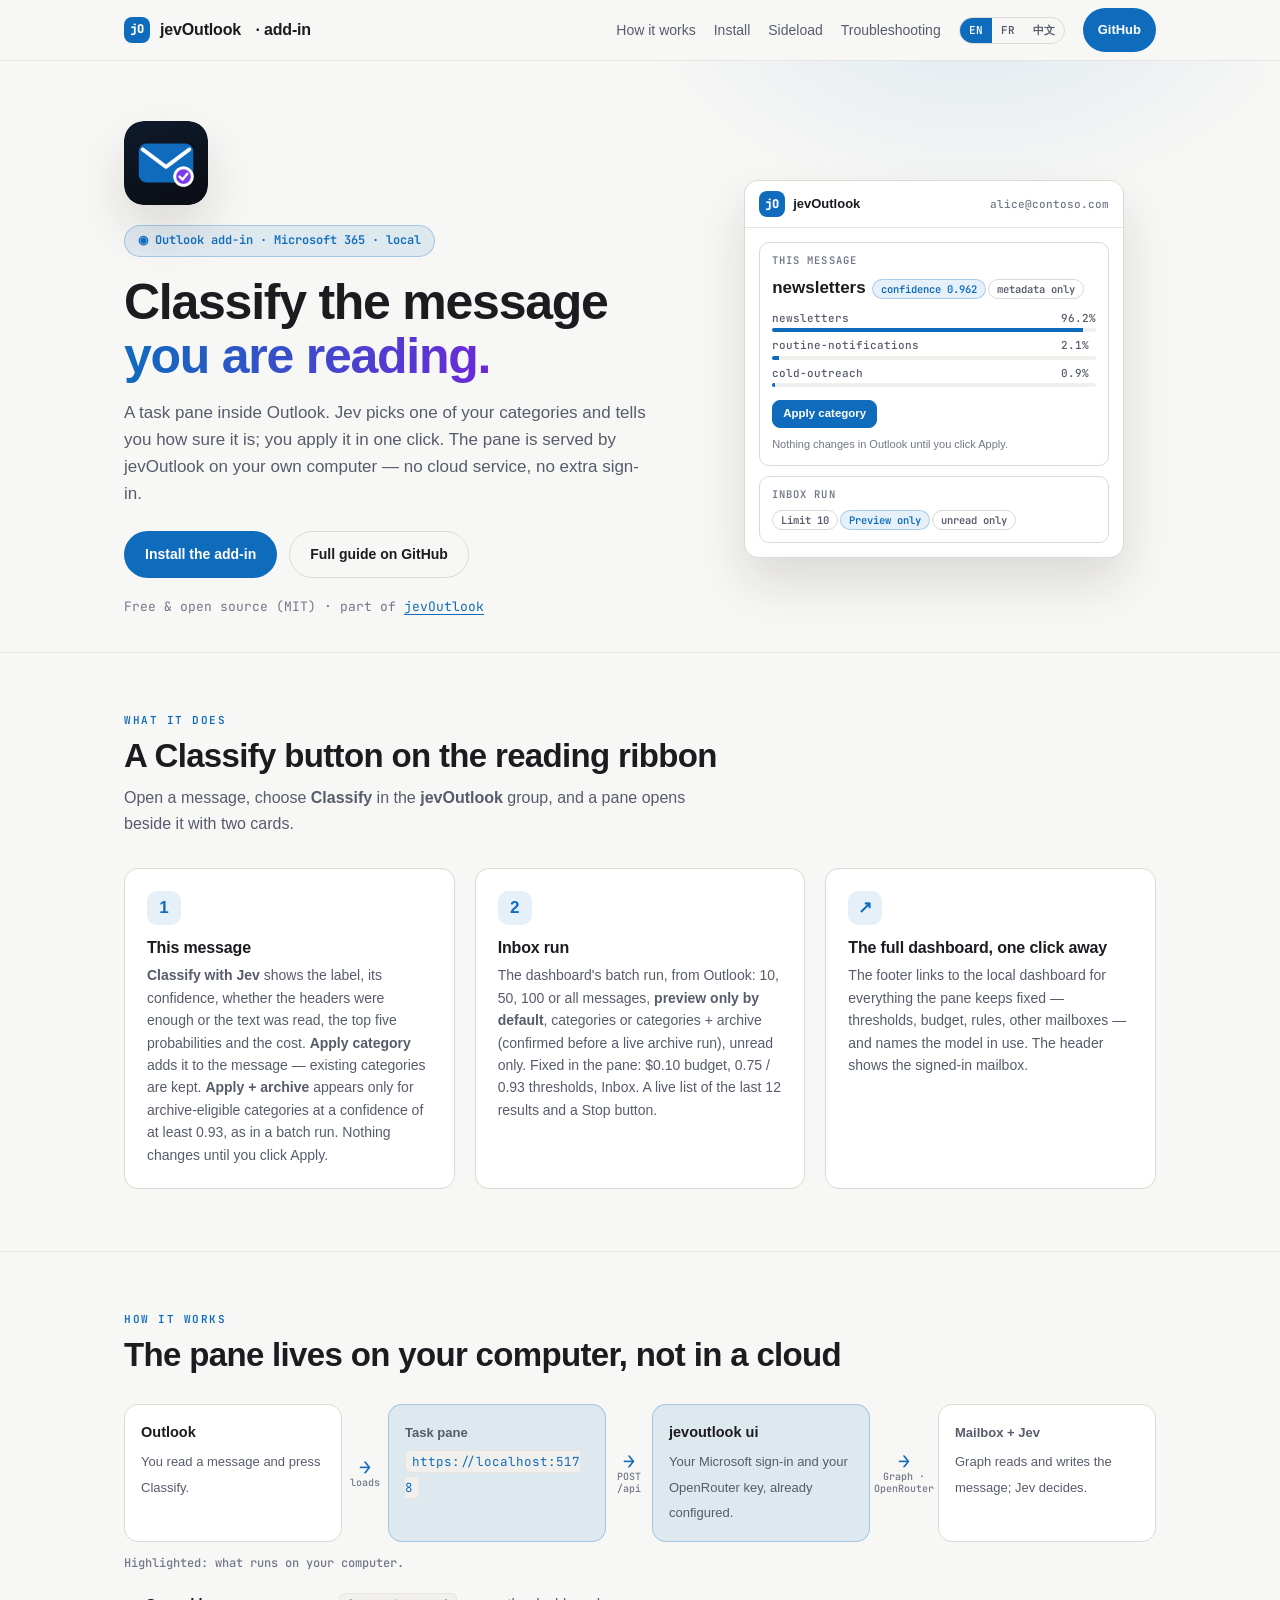
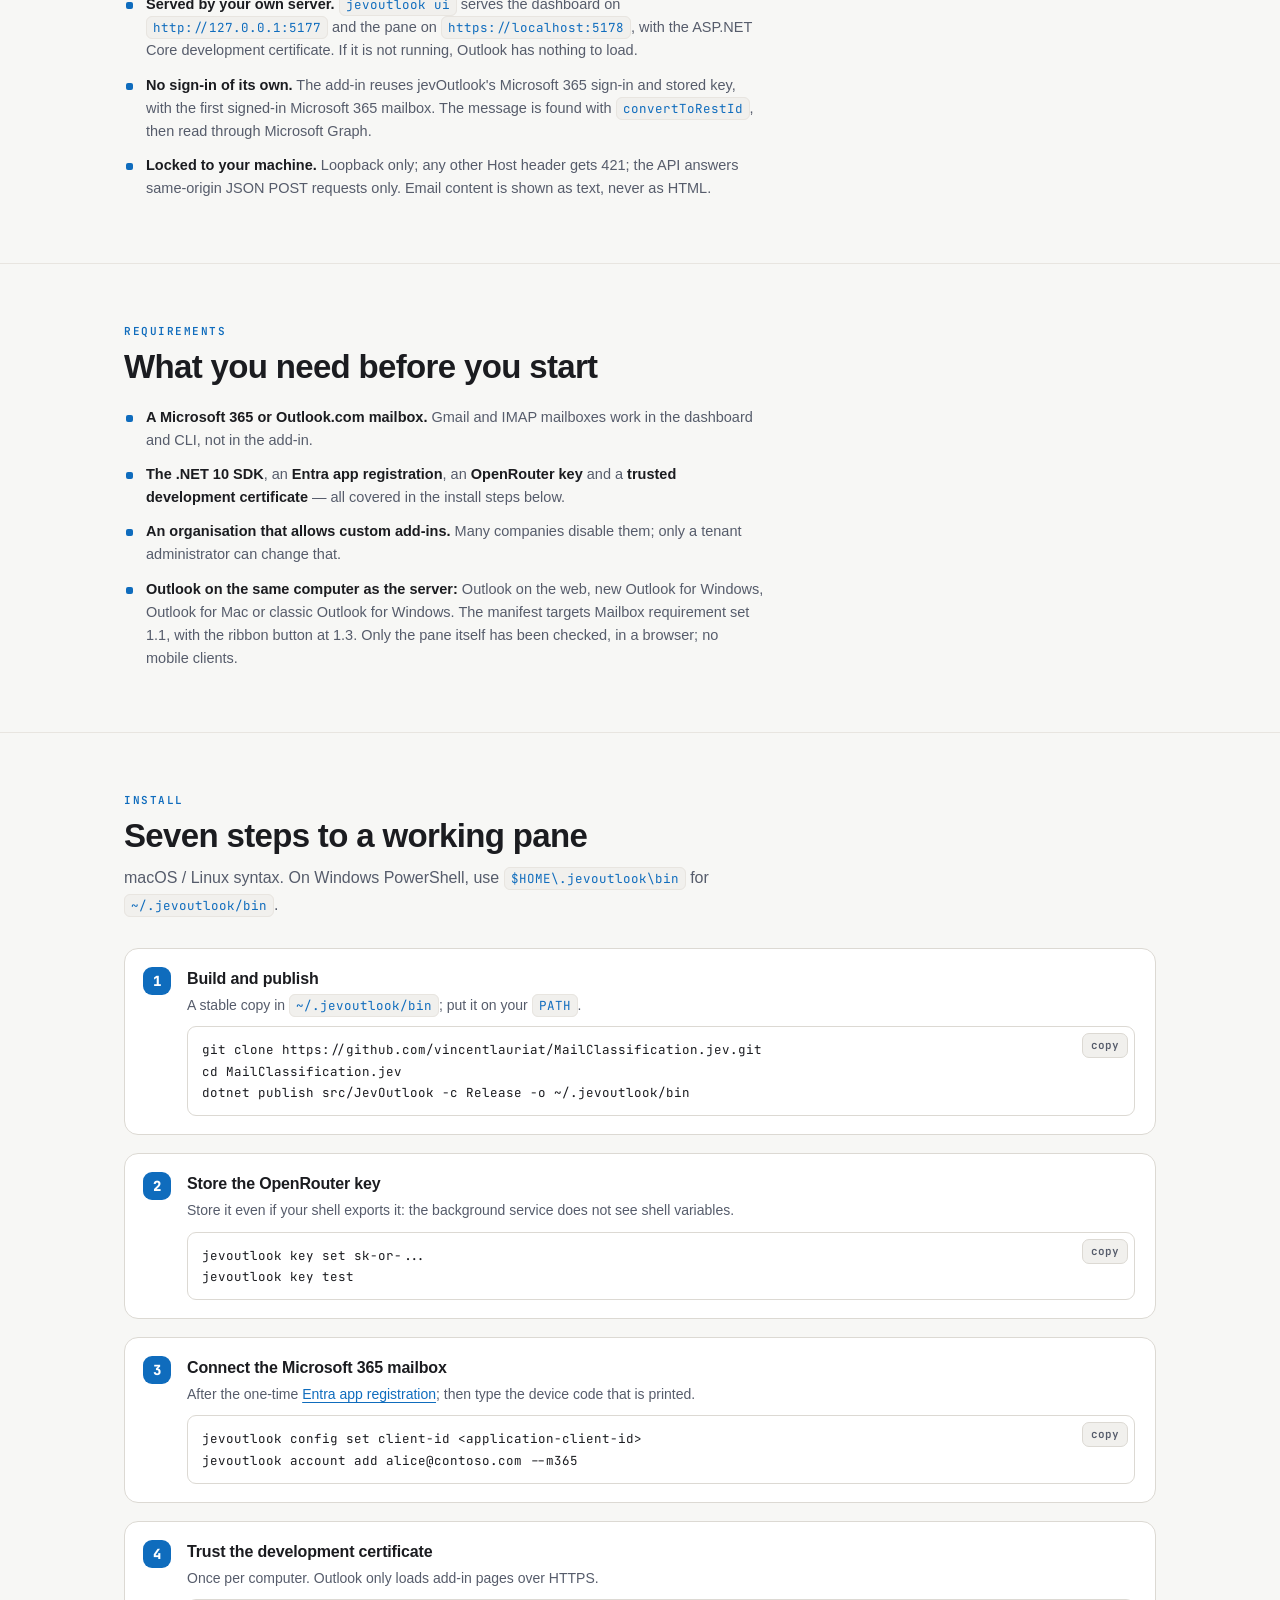
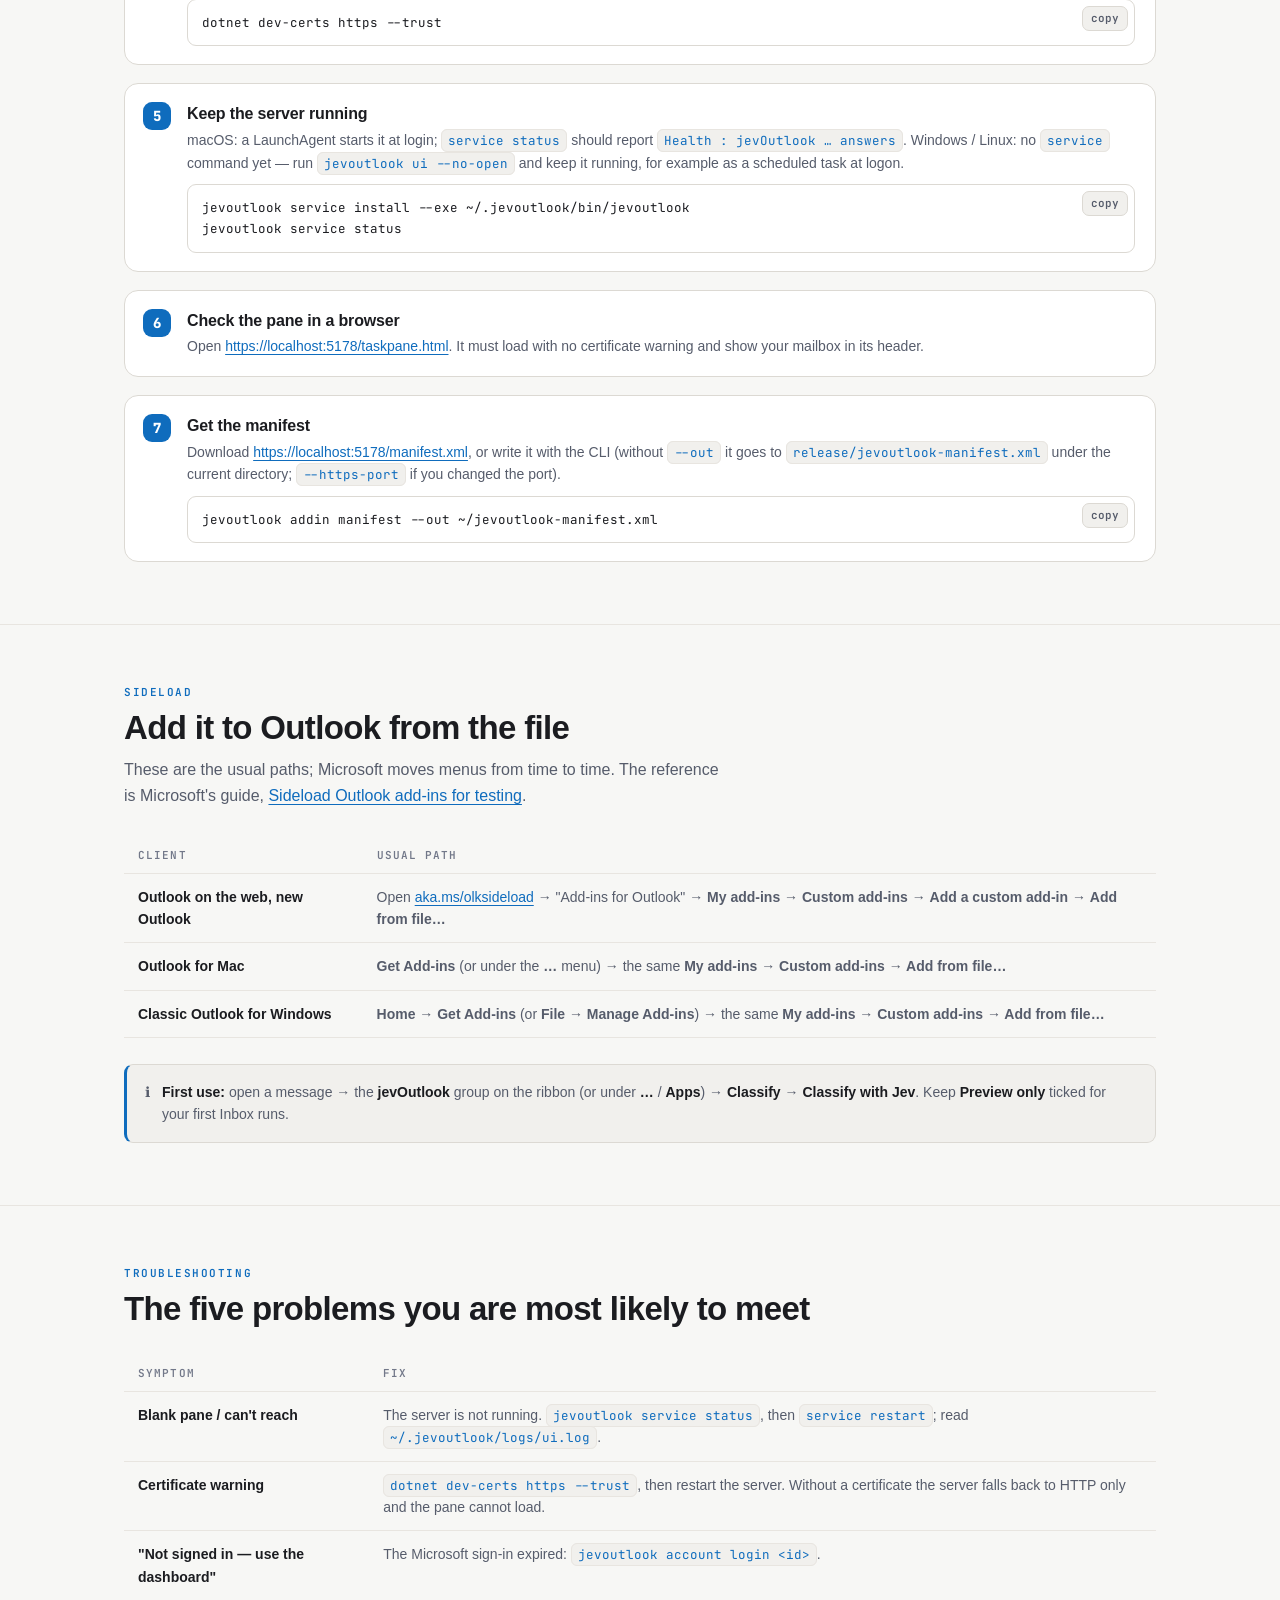
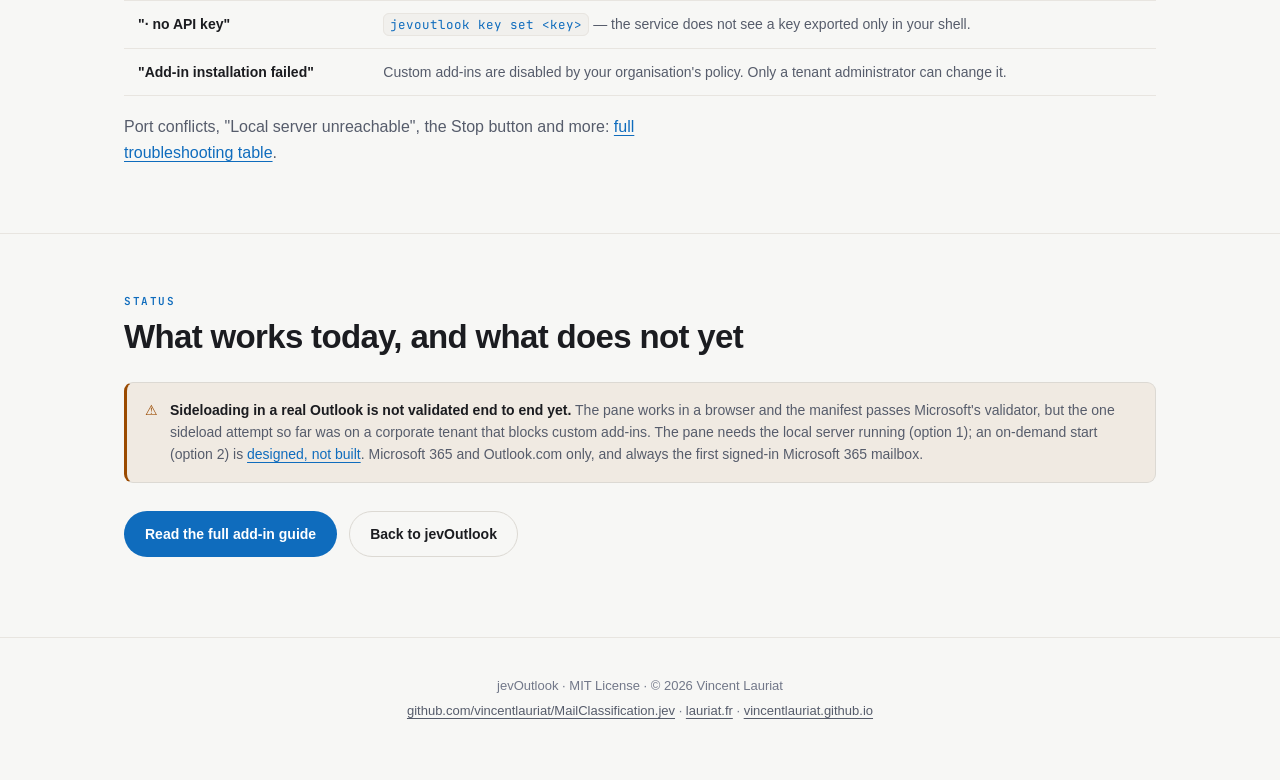
==== commit e3544840: "fix(addin): offer Apply + archive only at the archive threshold - classifyItem reviews the body when" ====
--- a/docs/addin/index.html
+++ b/docs/addin/index.html
@@ -279,7 +279,7 @@
     <div class="card">
       <div class="ico">1</div>
       <h3><span class="en">This message</span><span class="fr">Ce message</span><span class="zh">這封郵件</span></h3>
-      <p><span class="en"><b>Classify with Jev</b> shows the label, its confidence, whether the headers were enough or the text was read, the top five probabilities and the cost. <b>Apply category</b> adds it to the message — existing categories are kept. <b>Apply + archive</b> appears only for archive-eligible categories. Nothing changes until you click Apply.</span><span class="fr"><b>Classify with Jev</b> affiche le libellé, sa confiance, si les en-têtes ont suffi ou si le texte a été lu, les cinq meilleures probabilités et le coût. <b>Apply category</b> l'ajoute au message — les catégories existantes sont conservées. <b>Apply + archive</b> n'apparaît que pour les catégories éligibles à l'archivage. Rien ne change avant Apply.</span><span class="zh"><b>Classify with Jev</b> 會顯示標籤、信心值、是只靠標頭還是讀了內文、前五名機率與費用。<b>Apply category</b> 把類別加到郵件上——既有類別保留。<b>Apply + archive</b> 只在可封存的類別出現。按下 Apply 之前不會改變任何東西。</span></p>
+      <p><span class="en"><b>Classify with Jev</b> shows the label, its confidence, whether the headers were enough or the text was read, the top five probabilities and the cost. <b>Apply category</b> adds it to the message — existing categories are kept. <b>Apply + archive</b> appears only for archive-eligible categories at a confidence of at least 0.93, as in a batch run. Nothing changes until you click Apply.</span><span class="fr"><b>Classify with Jev</b> affiche le libellé, sa confiance, si les en-têtes ont suffi ou si le texte a été lu, les cinq meilleures probabilités et le coût. <b>Apply category</b> l'ajoute au message — les catégories existantes sont conservées. <b>Apply + archive</b> n'apparaît que pour les catégories éligibles à l'archivage, avec une confiance d'au moins 0,93, comme pour un traitement par lot. Rien ne change avant Apply.</span><span class="zh"><b>Classify with Jev</b> 會顯示標籤、信心值、是只靠標頭還是讀了內文、前五名機率與費用。<b>Apply category</b> 把類別加到郵件上——既有類別保留。<b>Apply + archive</b> 只在可封存的類別且信心值至少 0.93 時出現，與批次處理相同。按下 Apply 之前不會改變任何東西。</span></p>
     </div>
     <div class="card">
       <div class="ico">2</div>
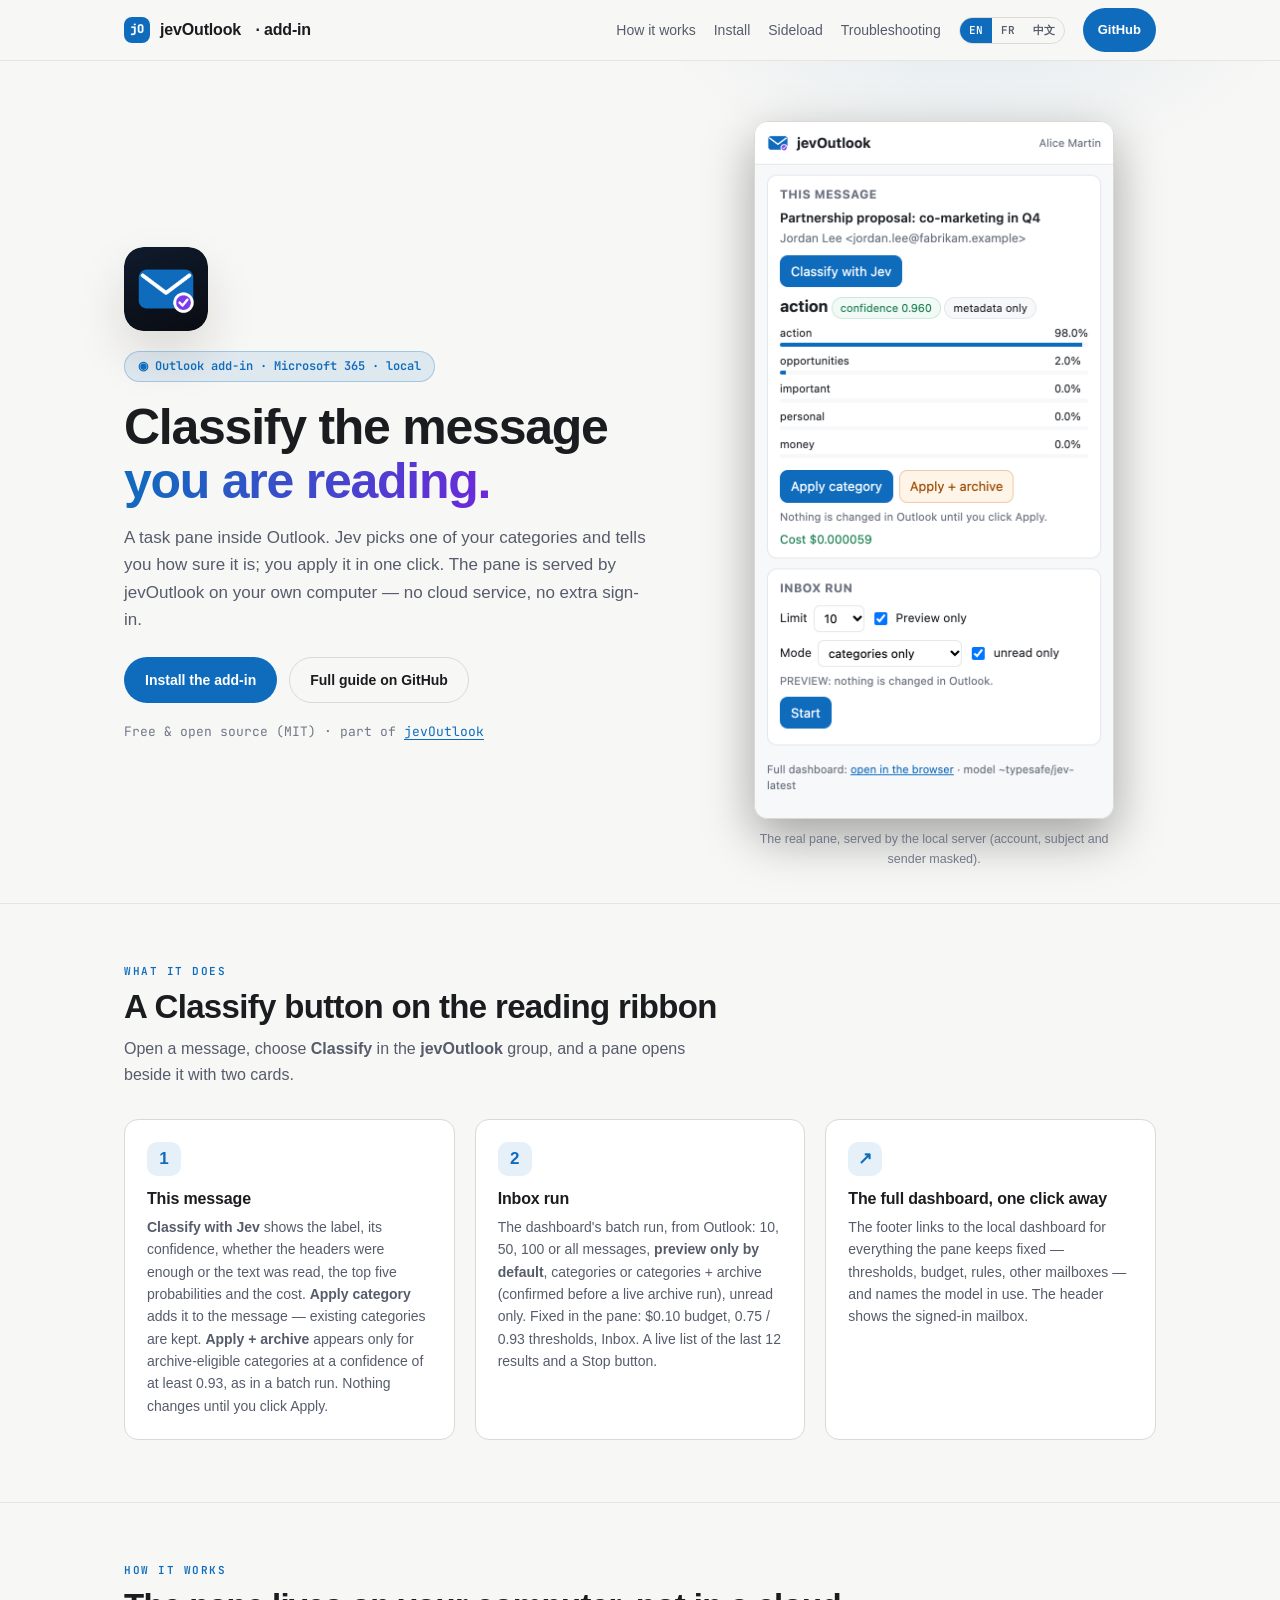
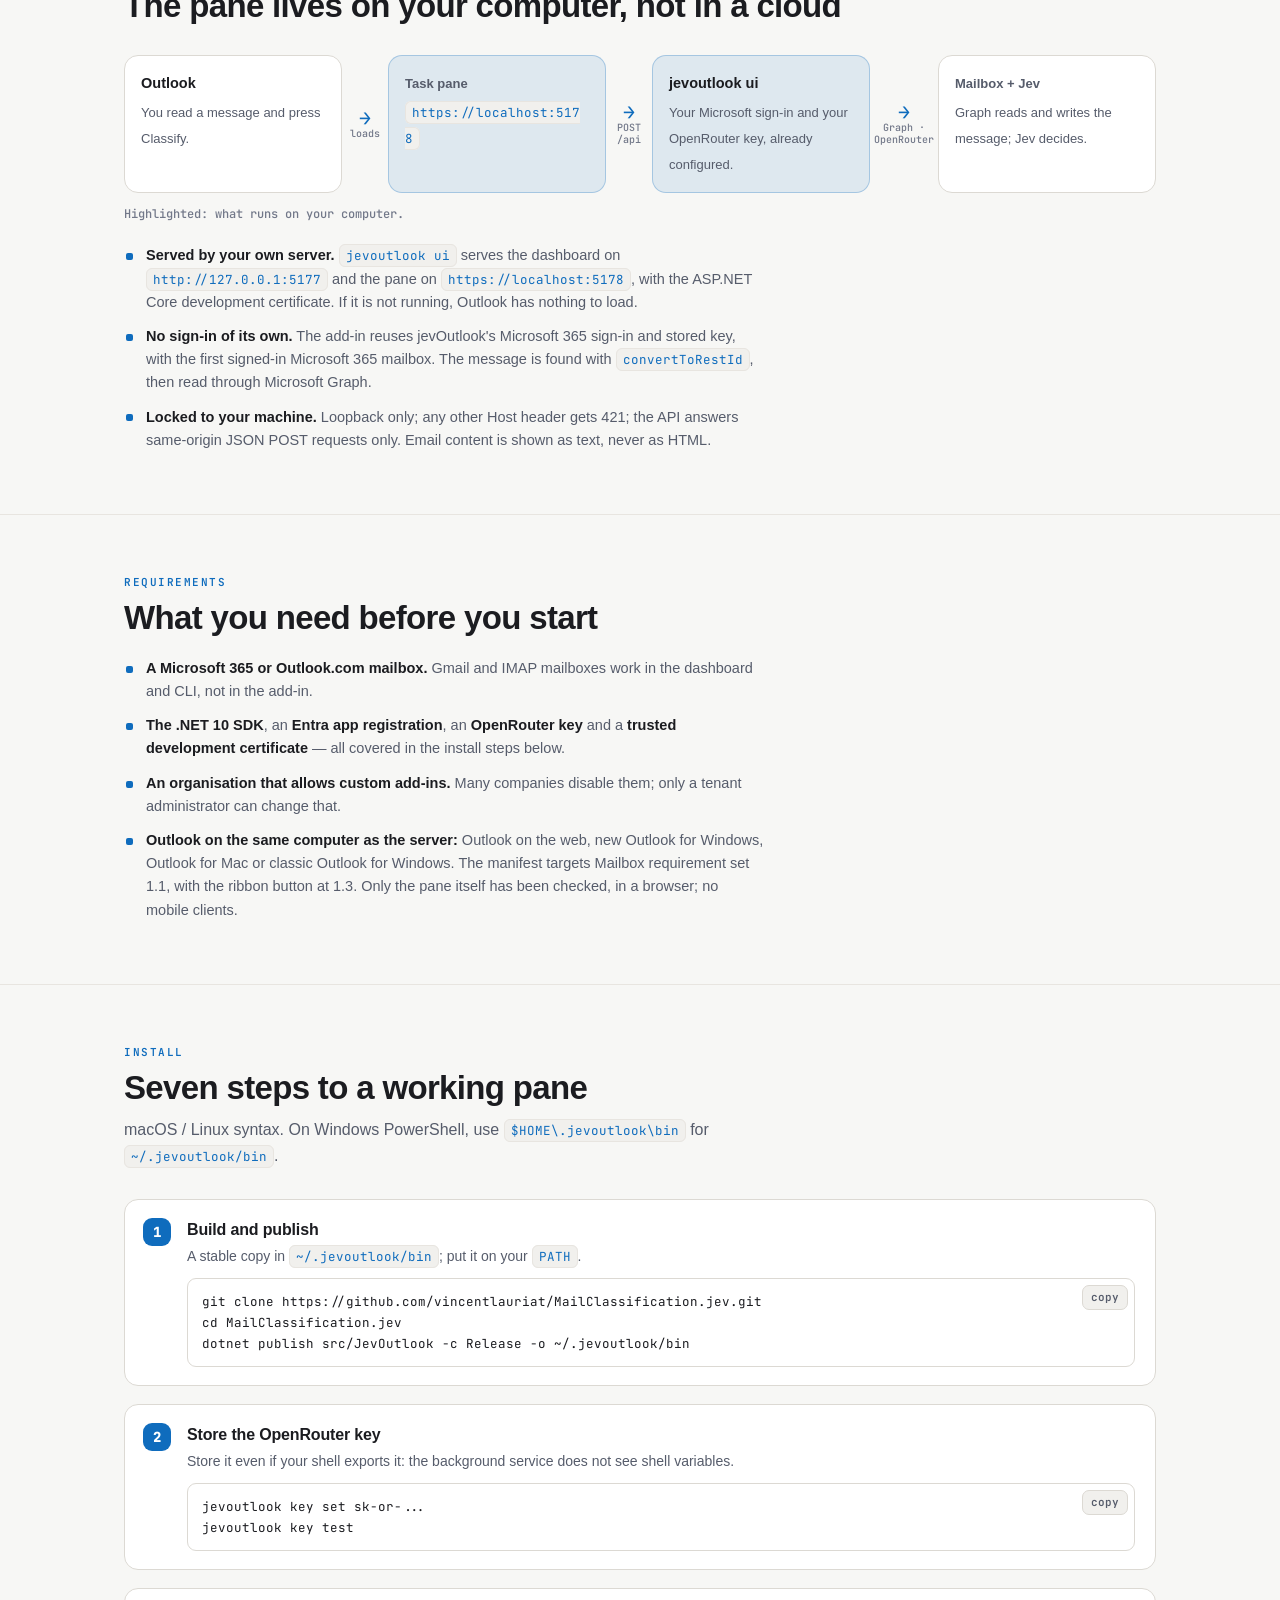
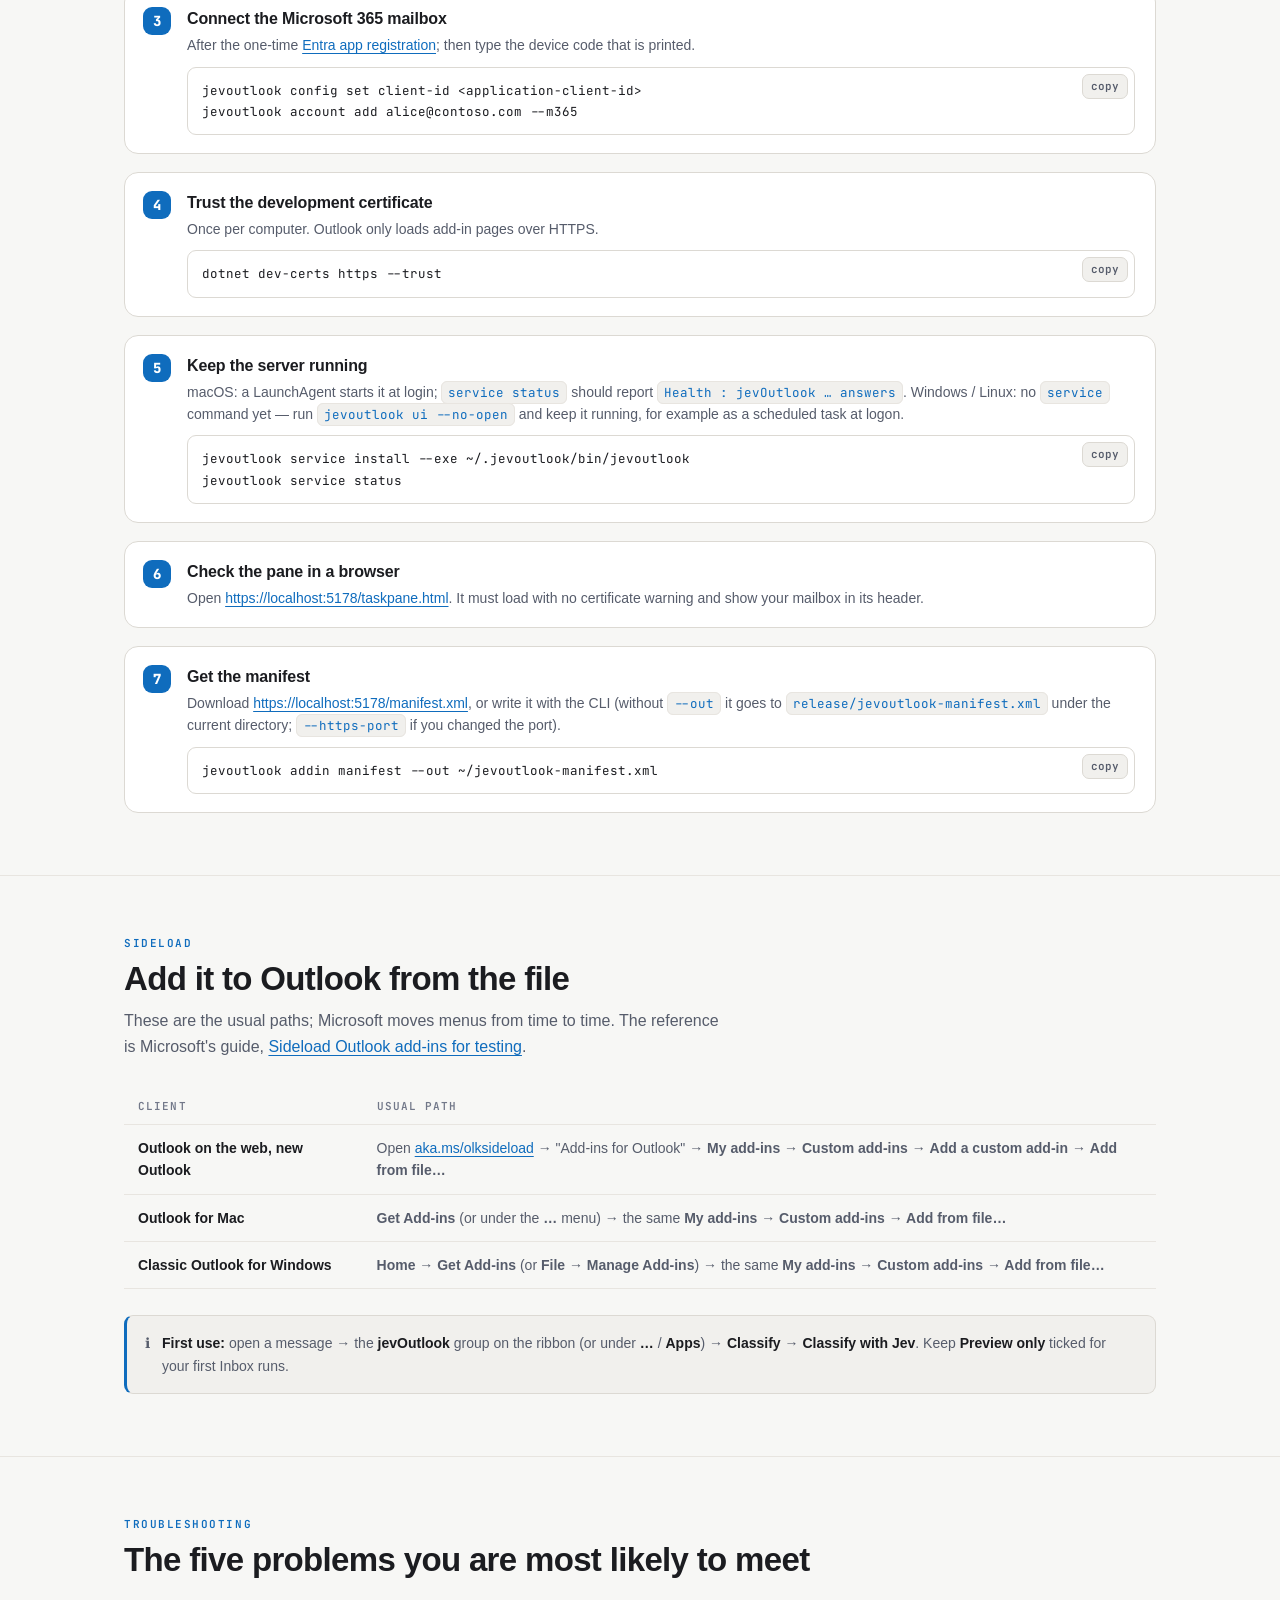
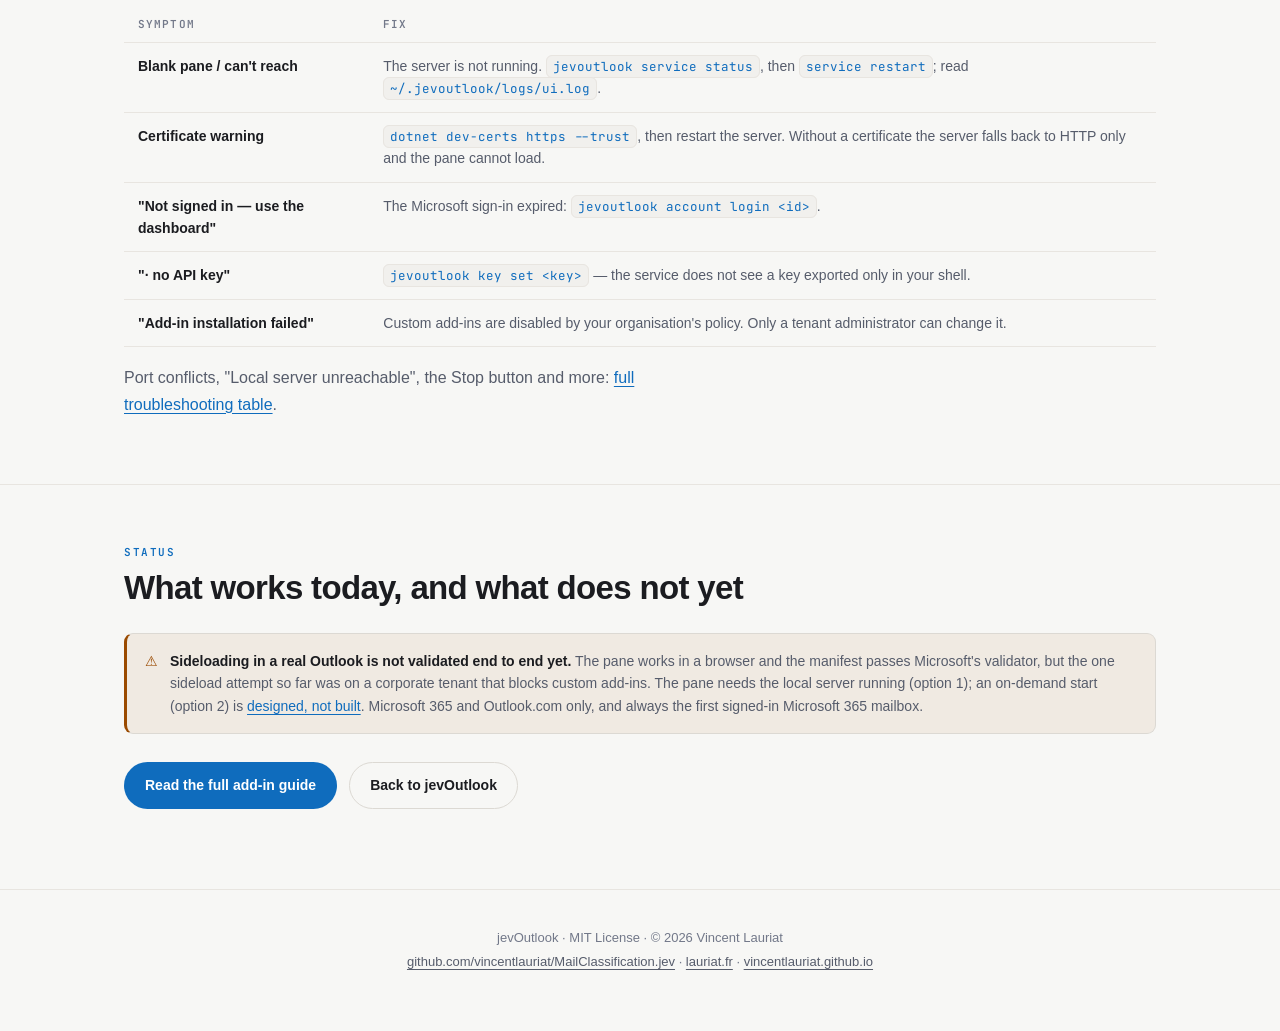
==== commit 902d918b: "docs: real task-pane screenshots in the add-in guide and page Captured from the local server in a br" ====
--- a/docs/addin/index.html
+++ b/docs/addin/index.html
@@ -85,26 +85,6 @@
   .cta{display:flex;gap:12px;flex-wrap:wrap;margin-bottom:18px}
   .meta{color:var(--faint);font-size:13px;font-family:var(--font-mono);line-height:1.7}
 
-  /* The pane, drawn in HTML: no external image. */
-  .pane{background:var(--surface);border:1px solid var(--line);border-radius:var(--radius);
-        box-shadow:var(--shadow);overflow:hidden;font-size:13px;max-width:380px;margin:0 auto;width:100%}
-  .pane-top{display:flex;align-items:center;gap:8px;padding:10px 14px;border-bottom:1px solid var(--line-soft);
-            font-weight:700}
-  .pane-top small{margin-left:auto;color:var(--faint);font:500 11px/1 var(--font-mono)}
-  .pane-body{padding:14px;display:grid;gap:10px}
-  .pane-card{border:1px solid var(--line);border-radius:10px;padding:12px;background:var(--bg-lift)}
-  .pane-card h4{font:600 10.5px/1 var(--font-mono);letter-spacing:.1em;text-transform:uppercase;color:var(--faint);margin:0 0 8px}
-  .pane-label{font-size:17px;font-weight:800;margin-right:6px}
-  .tag{display:inline-block;font:600 10.5px/1 var(--font-mono);padding:4px 8px;border-radius:999px;
-       border:1px solid var(--line);color:var(--muted);margin:2px 2px 0 0}
-  .tag.good{color:var(--accent);border-color:var(--accent-line);background:var(--accent-soft)}
-  .bars{display:grid;grid-template-columns:1fr auto;gap:3px 8px;margin-top:10px;font:500 11px/1.3 var(--font-mono);color:var(--muted)}
-  .bars i{grid-column:1 / span 2;height:4px;border-radius:2px;background:var(--surface-2);overflow:hidden;margin-bottom:3px}
-  .bars i b{display:block;height:100%;background:var(--accent)}
-  .pane-btns{display:flex;flex-wrap:wrap;gap:6px;margin-top:10px}
-  .pbtn{font:600 11.5px/1 var(--font-sans);padding:7px 10px;border-radius:8px;border:1px solid var(--line);color:var(--txt)}
-  .pbtn.pri{background:var(--accent);border-color:var(--accent);color:var(--on-accent)}
-  .pane-note{color:var(--faint);font-size:11px;margin-top:8px}
 
   section{padding:62px 0;border-bottom:1px solid var(--line-soft)}
   h2{font-size:clamp(24px,3vw,33px);letter-spacing:-.02em;margin:0 0 10px}
@@ -174,6 +154,9 @@
   footer a{color:var(--muted);text-decoration:underline;text-underline-offset:3px}
   footer a:hover{color:var(--accent)}
 
+  .shotfig{margin:0;justify-self:center;max-width:360px;width:100%}
+  .shotfig img{display:block;width:100%;height:auto;border-radius:var(--radius);border:1px solid var(--line);box-shadow:0 18px 50px rgba(0,0,0,.35)}
+  .shotfig figcaption{color:var(--faint);font-size:12.5px;margin-top:10px;text-align:center}
   @media (max-width:860px){
     .hero{grid-template-columns:1fr;gap:32px}
     .nav-links a:not(.btn){display:none}
@@ -195,8 +178,7 @@
   @media (max-width:360px){
     .nav-links .btn-sm{padding:8px 10px}
     .langtog button{padding:7px 6px}
-  }
-</style>
+  }</style>
 </head>
 <body class="lang-en">
 <a class="skip" href="#what"><span class="en">Skip to content</span><span class="fr">Aller au contenu</span><span class="zh">跳至內容</span></a>
@@ -242,26 +224,10 @@
         <span class="zh">免費開源（MIT）· <a class="inl" href="../">jevOutlook</a> 的一部分</span>
       </p>
     </div>
-    <div class="pane" role="img" aria-label="Sketch of the jevOutlook task pane: the label newsletters with confidence 0.962, metadata only, five probability bars, and the Apply category button">
-      <div class="pane-top"><span class="logo">jO</span>jevOutlook<small>alice@contoso.com</small></div>
-      <div class="pane-body">
-        <div class="pane-card">
-          <h4><span class="en">This message</span><span class="fr">Ce message</span><span class="zh">這封郵件</span></h4>
-          <span class="pane-label">newsletters</span><span class="tag good">confidence 0.962</span><span class="tag">metadata only</span>
-          <div class="bars">
-            <span>newsletters</span><span>96.2%</span><i><b style="width:96%"></b></i>
-            <span>routine-notifications</span><span>2.1%</span><i><b style="width:2%"></b></i>
-            <span>cold-outreach</span><span>0.9%</span><i><b style="width:1%"></b></i>
-          </div>
-          <div class="pane-btns"><span class="pbtn pri">Apply category</span></div>
-          <div class="pane-note"><span class="en">Nothing changes in Outlook until you click Apply.</span><span class="fr">Rien ne change dans Outlook avant de cliquer sur Apply.</span><span class="zh">點下 Apply 之前，Outlook 裡什麼都不會改變。</span></div>
-        </div>
-        <div class="pane-card">
-          <h4><span class="en">Inbox run</span><span class="fr">Traitement de la boîte</span><span class="zh">收件匣批次處理</span></h4>
-          <span class="tag">Limit 10</span><span class="tag good">Preview only</span><span class="tag">unread only</span>
-        </div>
-      </div>
-    </div>
+    <figure class="shotfig">
+      <img src="../screenshots/addin-pane-result.png" width="360" height="700" loading="eager" alt="The real jevOutlook task pane, opened in a browser, after Classify with Jev: the label action with confidence 0.960 from the headers alone, five probability bars, the Apply category and Apply + archive buttons, and the Inbox run card in preview mode. The account name, subject and sender are replaced with fictitious values.">
+      <figcaption><span class="en">The real pane, served by the local server (account, subject and sender masked).</span><span class="fr">Le vrai volet, servi par le serveur local (compte, sujet et expéditeur masqués).</span><span class="zh">真實的窗格，由本機伺服器提供（帳號、主旨與寄件者已遮蔽）。</span></figcaption>
+    </figure>
   </div>
 </div></header>
 
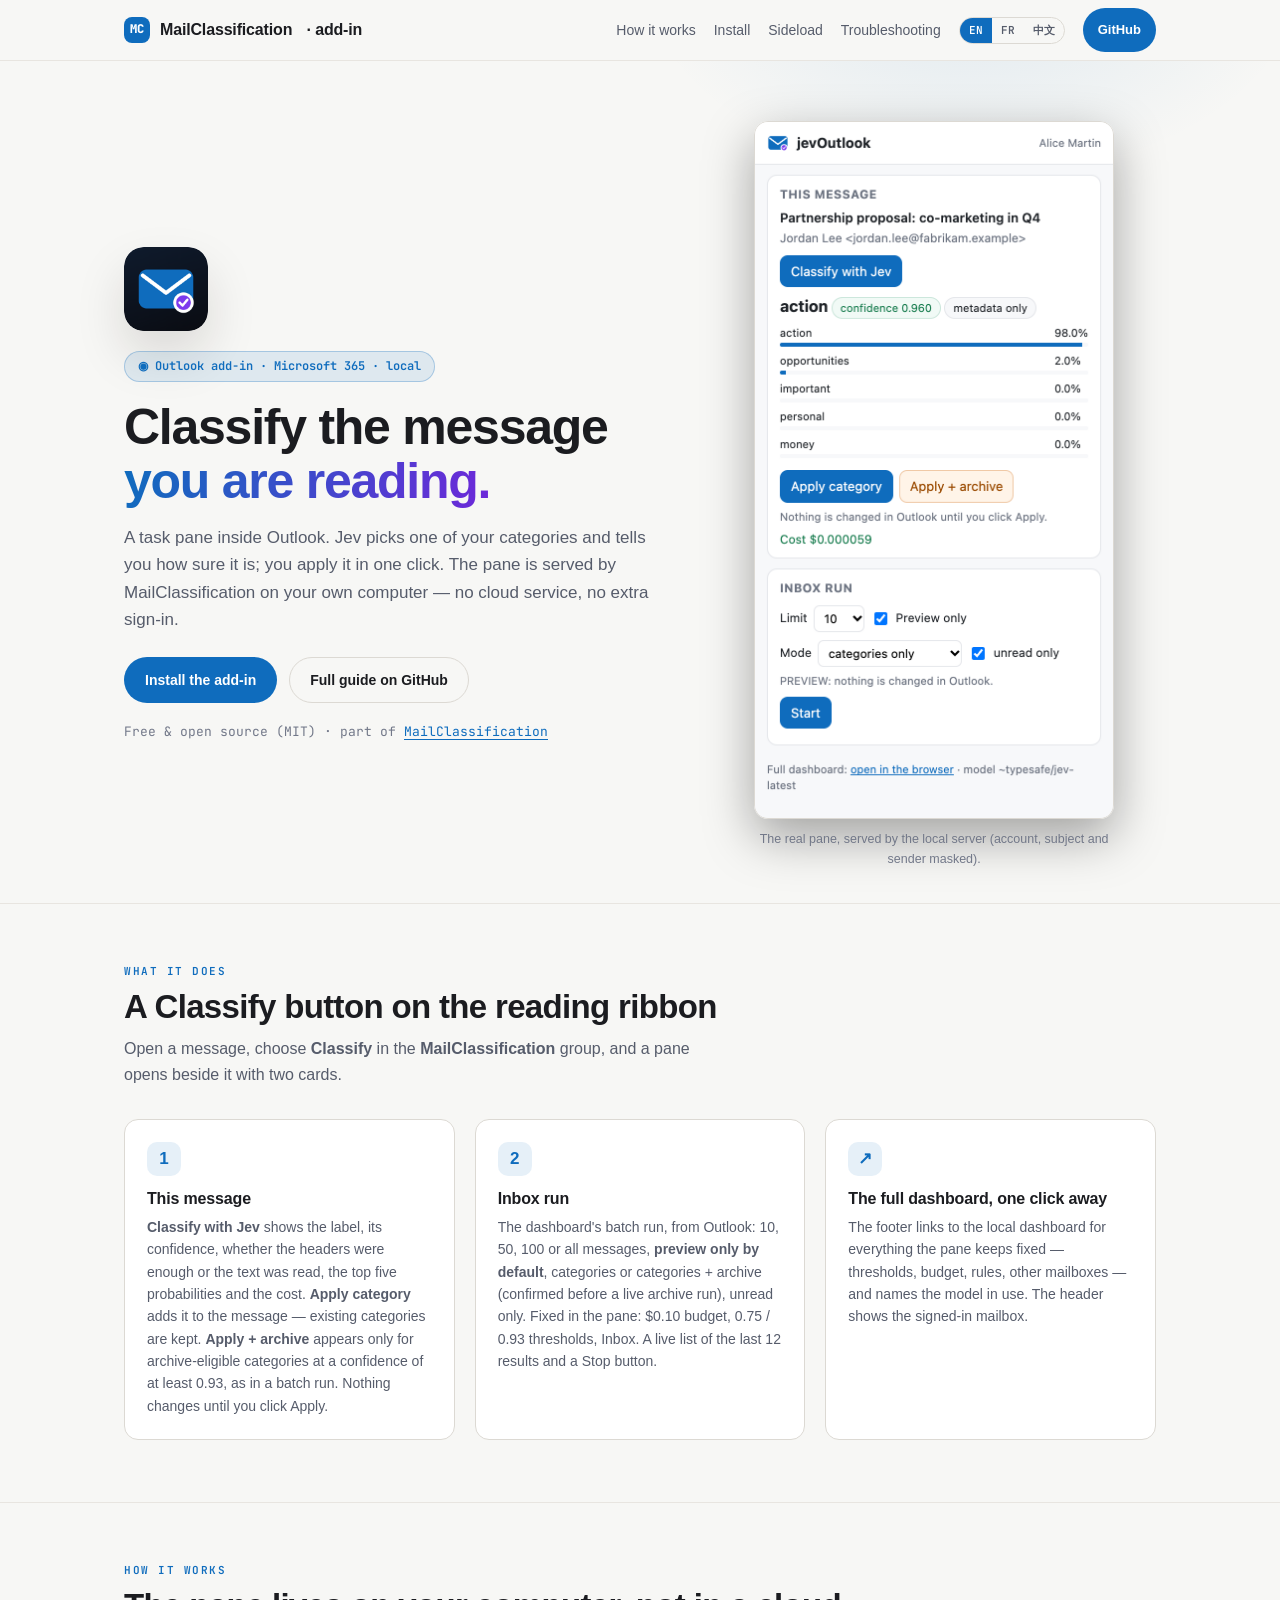
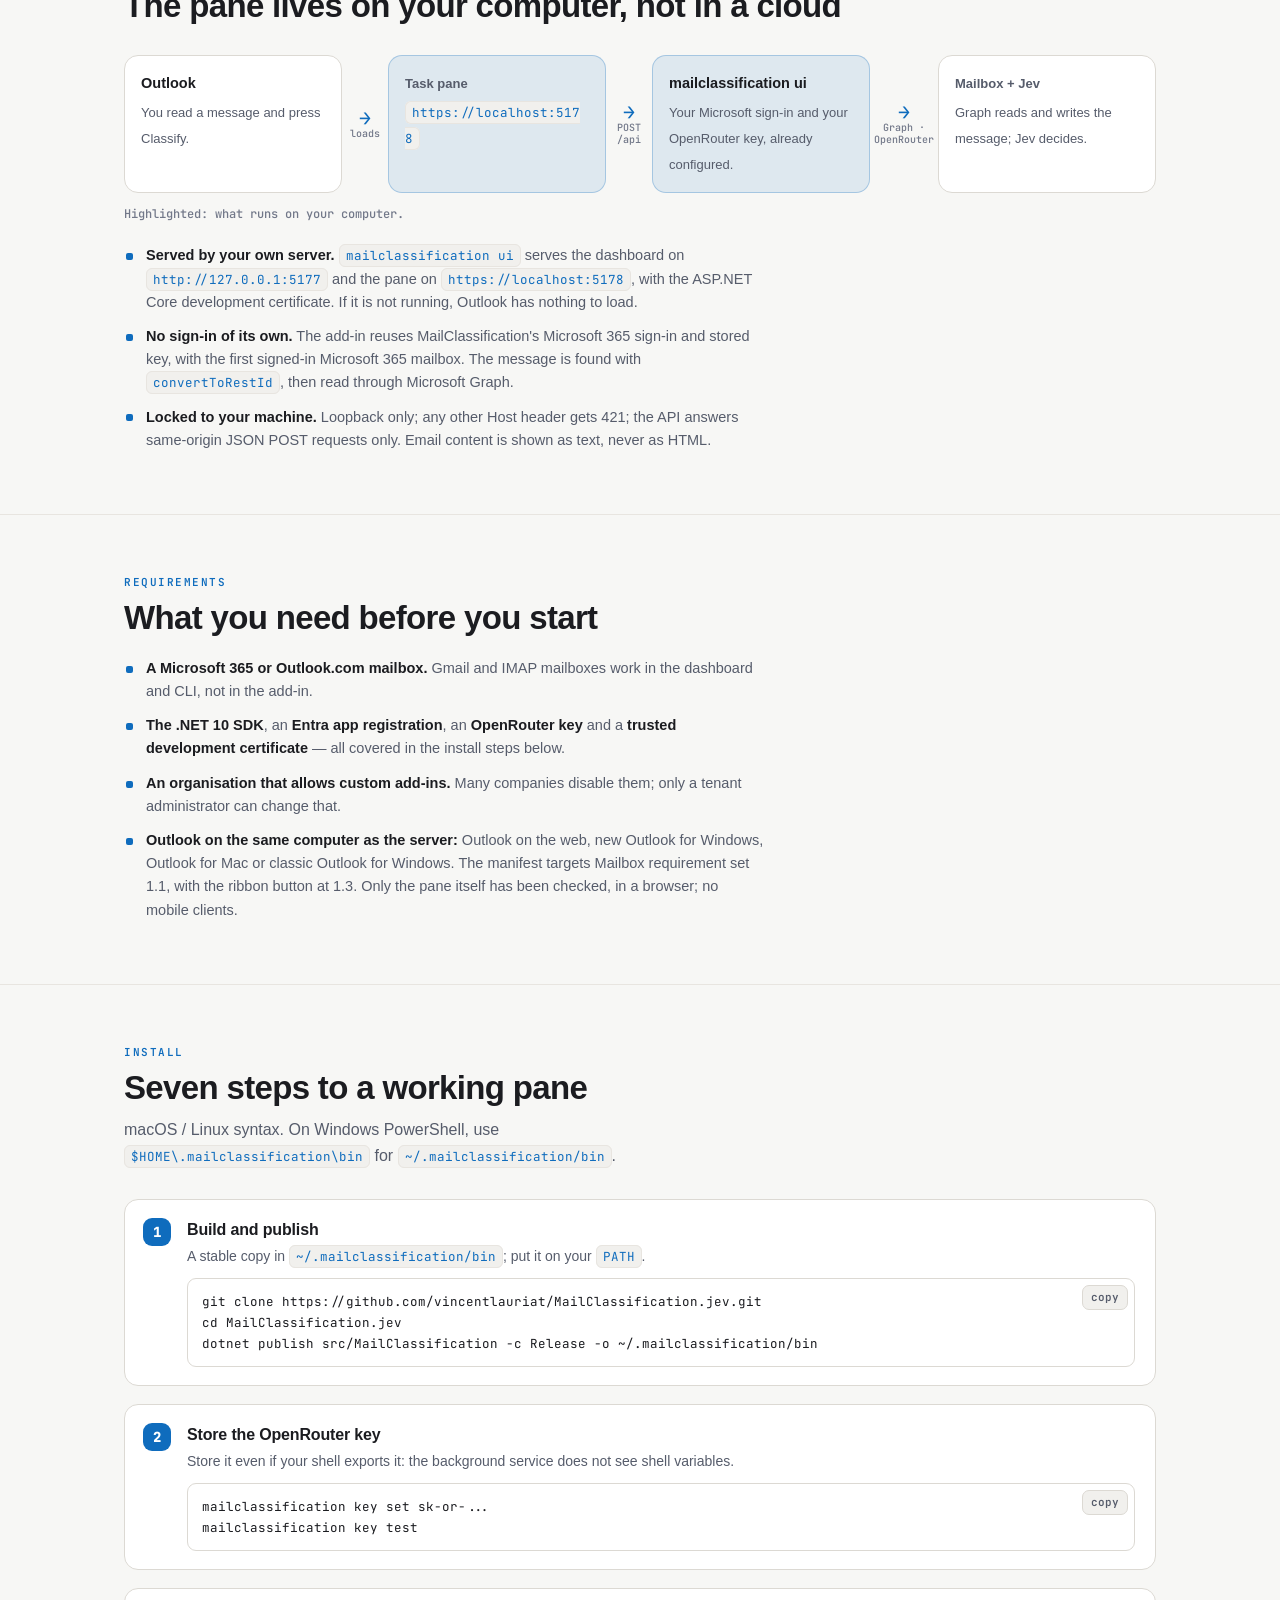
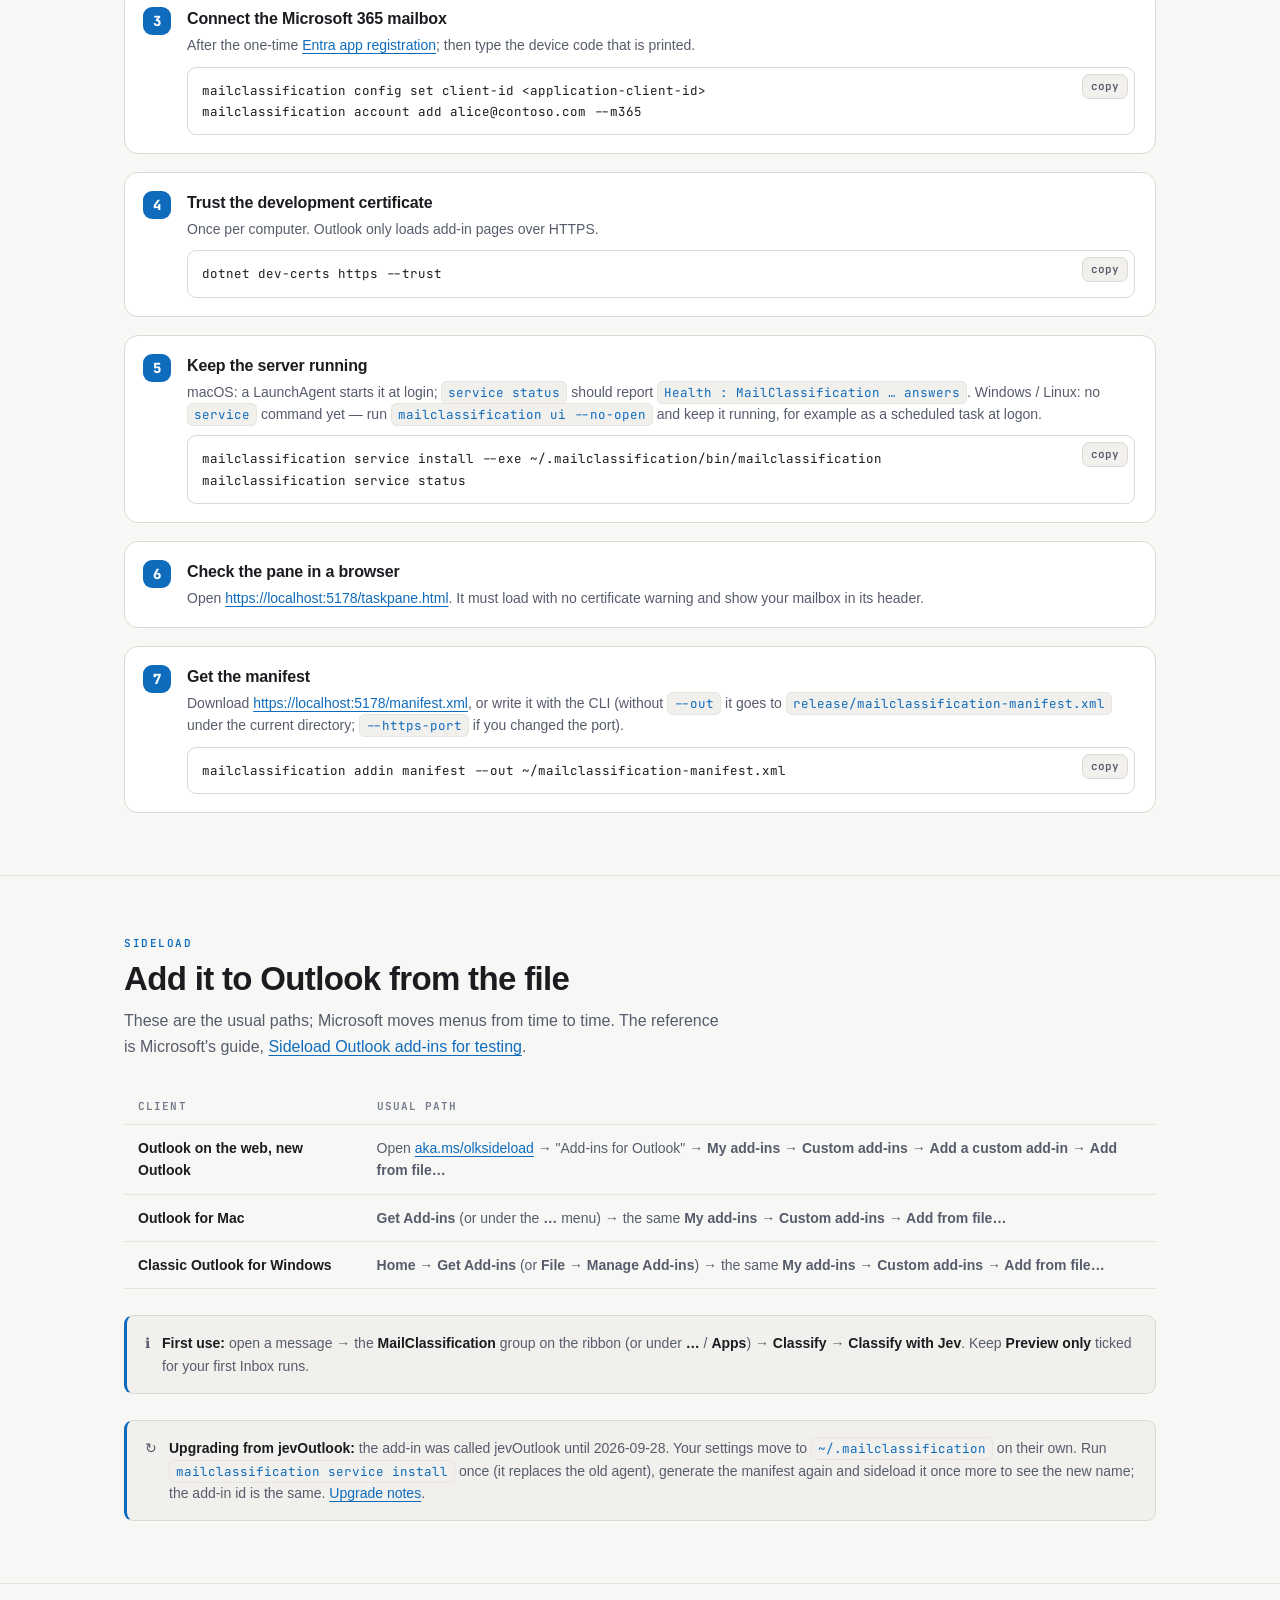
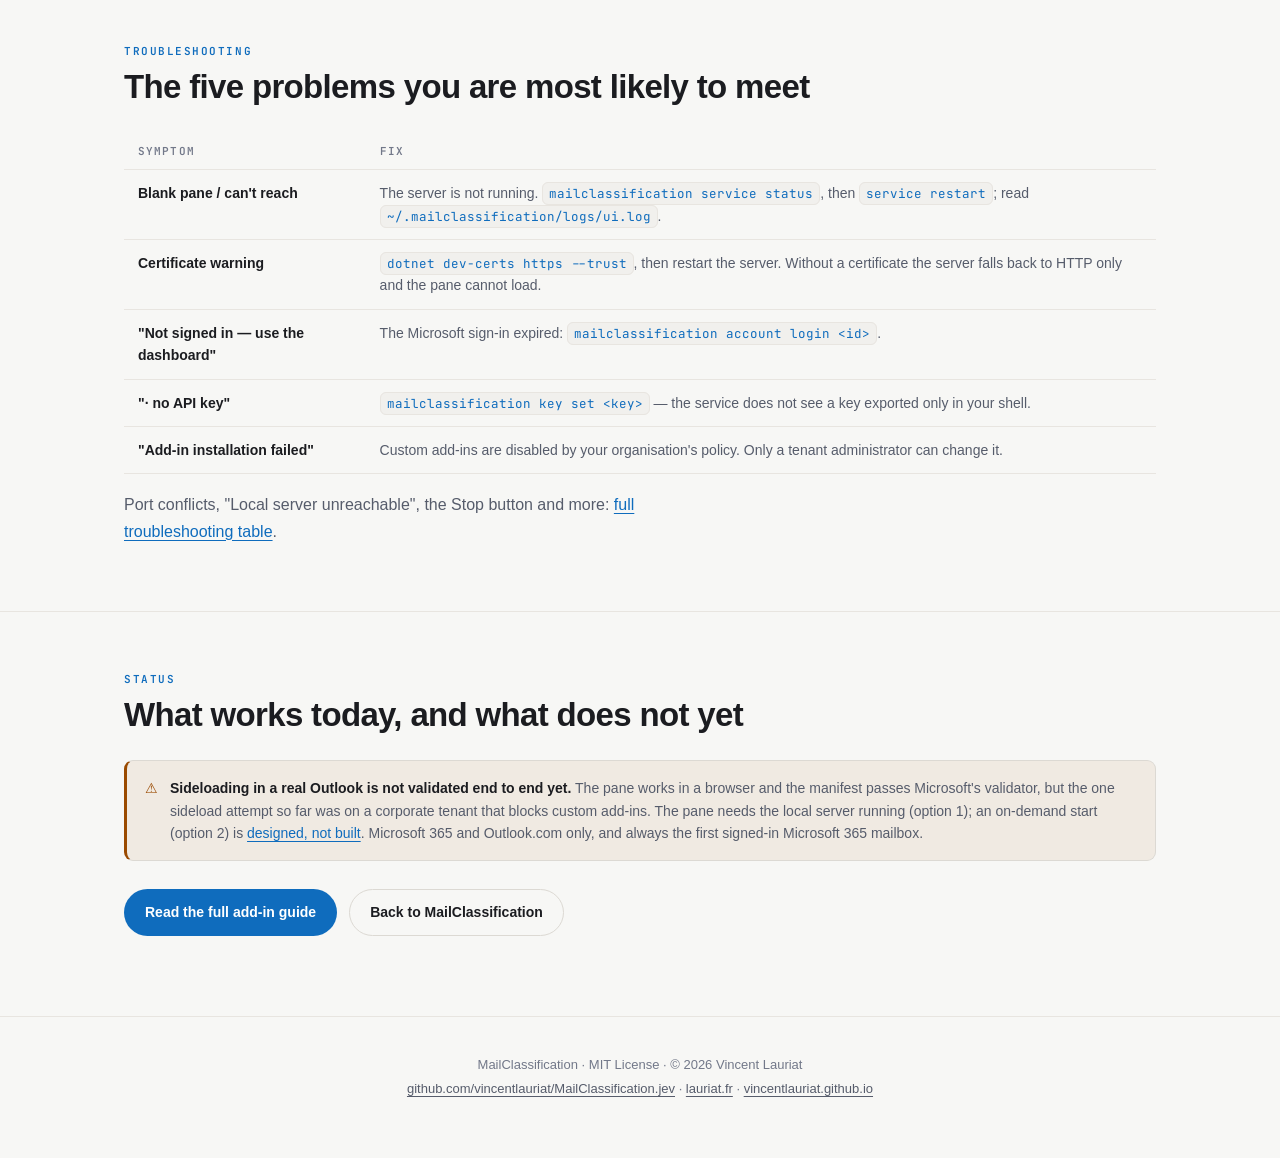
==== commit 0e18e78b: "refactor: rename jevOutlook to MailClassification (content) Completes 9483979, which only carried th" ====
--- a/docs/addin/index.html
+++ b/docs/addin/index.html
@@ -3,9 +3,9 @@
 <head>
 <meta charset="utf-8">
 <meta name="viewport" content="width=device-width, initial-scale=1">
-<title>jevOutlook Outlook add-in — classify the message you are reading with Jev</title>
-<meta name="description" content="The jevOutlook Outlook add-in: a task pane that classifies the message you are reading with Jev (TypeSafe) and applies one Outlook category in a click. Served by the jevOutlook server on your own computer, for Microsoft 365 and Outlook.com mailboxes. Install guide, sideloading per Outlook client, troubleshooting.">
-<meta property="og:title" content="jevOutlook for Outlook — classify the message you are reading">
+<title>MailClassification Outlook add-in — classify the message you are reading with Jev</title>
+<meta name="description" content="The MailClassification Outlook add-in: a task pane that classifies the message you are reading with Jev (TypeSafe) and applies one Outlook category in a click. Served by the MailClassification server on your own computer, for Microsoft 365 and Outlook.com mailboxes. Install guide, sideloading per Outlook client, troubleshooting.">
+<meta property="og:title" content="MailClassification for Outlook — classify the message you are reading">
 <meta property="og:description" content="A task pane in Outlook: Jev picks one of your categories with a confidence, you apply it in one click. Runs on your machine. Free and open source.">
 <meta property="og:type" content="website">
 <meta property="og:url" content="https://vincentlauriat.github.io/MailClassification.jev/addin/">
@@ -176,6 +176,7 @@
     th,td{padding:10px 8px}
   }
   @media (max-width:360px){
+    .brand .bname{display:none}
     .nav-links .btn-sm{padding:8px 10px}
     .langtog button{padding:7px 6px}
   }</style>
@@ -184,7 +185,7 @@
 <a class="skip" href="#what"><span class="en">Skip to content</span><span class="fr">Aller au contenu</span><span class="zh">跳至內容</span></a>
 
 <nav><div class="wrap">
-  <a class="brand" href="../"><span class="logo">jO</span>jevOutlook<span class="long">&nbsp;· add-in</span></a>
+  <a class="brand" href="../" aria-label="MailClassification add-in"><span class="logo" aria-hidden="true">MC</span><span class="bname">MailClassification</span><span class="long">&nbsp;· add-in</span></a>
   <div class="nav-links">
     <a href="#how"><span class="en">How it works</span><span class="fr">Fonctionnement</span><span class="zh">運作方式</span></a>
     <a href="#install"><span class="en">Install</span><span class="fr">Installer</span><span class="zh">安裝</span></a>
@@ -202,7 +203,7 @@
 <header id="top"><div class="wrap">
   <div class="hero">
     <div>
-      <img class="heroicon" src="../assets/icon-256.png" alt="The jevOutlook icon: a blue envelope with a purple check mark on a dark rounded square">
+      <img class="heroicon" src="../assets/icon-256.png" alt="The MailClassification icon: a blue envelope with a purple check mark on a dark rounded square">
       <span class="pill">◉ <span class="en">Outlook add-in · Microsoft 365 · local</span><span class="fr">Complément Outlook · Microsoft 365 · en local</span><span class="zh">Outlook 增益集 · Microsoft 365 · 本機執行</span></span>
       <h1>
         <span class="en">Classify the message<br><span class="grad">you are reading.</span></span>
@@ -210,22 +211,22 @@
         <span class="zh">為你正在讀的<br><span class="grad">這封郵件分類。</span></span>
       </h1>
       <p class="sub">
-        <span class="en">A task pane inside Outlook. Jev picks one of your categories and tells you how sure it is; you apply it in one click. The pane is served by jevOutlook on your own computer — no cloud service, no extra sign-in.</span>
-        <span class="fr">Un volet dans Outlook. Jev choisit l'une de vos catégories et dit à quel point il en est sûr ; vous l'appliquez d'un clic. Le volet est servi par jevOutlook sur votre propre ordinateur — aucun service cloud, aucune connexion de plus.</span>
-        <span class="zh">Outlook 裡的一個工作窗格。Jev 從你的類別中選出一個，並告訴你它有多確定；你點一下就能套用。窗格由你自己電腦上的 jevOutlook 提供——沒有雲端服務，也不需要額外登入。</span>
+        <span class="en">A task pane inside Outlook. Jev picks one of your categories and tells you how sure it is; you apply it in one click. The pane is served by MailClassification on your own computer — no cloud service, no extra sign-in.</span>
+        <span class="fr">Un volet dans Outlook. Jev choisit l'une de vos catégories et dit à quel point il en est sûr ; vous l'appliquez d'un clic. Le volet est servi par MailClassification sur votre propre ordinateur — aucun service cloud, aucune connexion de plus.</span>
+        <span class="zh">Outlook 裡的一個工作窗格。Jev 從你的類別中選出一個，並告訴你它有多確定；你點一下就能套用。窗格由你自己電腦上的 MailClassification 提供——沒有雲端服務，也不需要額外登入。</span>
       </p>
       <div class="cta">
         <a class="btn btn-primary" href="#install"><span class="en">Install the add-in</span><span class="fr">Installer le complément</span><span class="zh">安裝增益集</span></a>
         <a class="btn btn-ghost" href="https://github.com/vincentlauriat/MailClassification.jev/blob/main/docs/ADDIN.md"><span class="en">Full guide on GitHub</span><span class="fr">Guide complet sur GitHub</span><span class="zh">在 GitHub 閱讀完整指南</span></a>
       </div>
       <p class="meta">
-        <span class="en">Free &amp; open source (MIT) · part of <a class="inl" href="../">jevOutlook</a></span>
-        <span class="fr">Gratuit et open source (MIT) · fait partie de <a class="inl" href="../">jevOutlook</a></span>
-        <span class="zh">免費開源（MIT）· <a class="inl" href="../">jevOutlook</a> 的一部分</span>
+        <span class="en">Free &amp; open source (MIT) · part of <a class="inl" href="../">MailClassification</a></span>
+        <span class="fr">Gratuit et open source (MIT) · fait partie de <a class="inl" href="../">MailClassification</a></span>
+        <span class="zh">免費開源（MIT）· <a class="inl" href="../">MailClassification</a> 的一部分</span>
       </p>
     </div>
     <figure class="shotfig">
-      <img src="../screenshots/addin-pane-result.png" width="360" height="700" loading="eager" alt="The real jevOutlook task pane, opened in a browser, after Classify with Jev: the label action with confidence 0.960 from the headers alone, five probability bars, the Apply category and Apply + archive buttons, and the Inbox run card in preview mode. The account name, subject and sender are replaced with fictitious values.">
+      <img src="../screenshots/addin-pane-result.png" width="360" height="700" loading="eager" alt="The real MailClassification task pane, opened in a browser, after Classify with Jev: the label action with confidence 0.960 from the headers alone, five probability bars, the Apply category and Apply + archive buttons, and the Inbox run card in preview mode. The account name, subject and sender are replaced with fictitious values.">
       <figcaption><span class="en">The real pane, served by the local server (account, subject and sender masked).</span><span class="fr">Le vrai volet, servi par le serveur local (compte, sujet et expéditeur masqués).</span><span class="zh">真實的窗格，由本機伺服器提供（帳號、主旨與寄件者已遮蔽）。</span></figcaption>
     </figure>
   </div>
@@ -237,9 +238,9 @@
   <p class="eyebrow"><span class="en">What it does</span><span class="fr">Ce qu'il fait</span><span class="zh">功能</span></p>
   <h2><span class="en">A Classify button on the reading ribbon</span><span class="fr">Un bouton Classify sur le ruban de lecture</span><span class="zh">閱讀功能區上的 Classify 按鈕</span></h2>
   <p class="lead">
-    <span class="en">Open a message, choose <b>Classify</b> in the <b>jevOutlook</b> group, and a pane opens beside it with two cards.</span>
-    <span class="fr">Ouvrez un message, choisissez <b>Classify</b> dans le groupe <b>jevOutlook</b> : un volet s'ouvre à côté, avec deux cartes.</span>
-    <span class="zh">開啟一封郵件，在 <b>jevOutlook</b> 群組中選擇 <b>Classify</b>，旁邊就會開啟一個含兩張卡片的窗格。</span>
+    <span class="en">Open a message, choose <b>Classify</b> in the <b>MailClassification</b> group, and a pane opens beside it with two cards.</span>
+    <span class="fr">Ouvrez un message, choisissez <b>Classify</b> dans le groupe <b>MailClassification</b> : un volet s'ouvre à côté, avec deux cartes.</span>
+    <span class="zh">開啟一封郵件，在 <b>MailClassification</b> 群組中選擇 <b>Classify</b>，旁邊就會開啟一個含兩張卡片的窗格。</span>
   </p>
   <div class="grid">
     <div class="card">
@@ -268,14 +269,14 @@
     <div class="arrow"><span class="en">loads</span><span class="fr">charge</span><span class="zh">載入</span></div>
     <div class="node me"><b><span class="en">Task pane</span><span class="fr">Volet</span><span class="zh">工作窗格</span></b><span><code>https://localhost:5178</code></span></div>
     <div class="arrow">POST /api</div>
-    <div class="node me"><b>jevoutlook ui</b><span><span class="en">Your Microsoft sign-in and your OpenRouter key, already configured.</span><span class="fr">Votre connexion Microsoft et votre clé OpenRouter, déjà configurées.</span><span class="zh">你已設定好的 Microsoft 登入與 OpenRouter 金鑰。</span></span></div>
+    <div class="node me"><b>mailclassification ui</b><span><span class="en">Your Microsoft sign-in and your OpenRouter key, already configured.</span><span class="fr">Votre connexion Microsoft et votre clé OpenRouter, déjà configurées.</span><span class="zh">你已設定好的 Microsoft 登入與 OpenRouter 金鑰。</span></span></div>
     <div class="arrow">Graph · OpenRouter</div>
     <div class="node"><b><span class="en">Mailbox + Jev</span><span class="fr">Boîte + Jev</span><span class="zh">信箱 + Jev</span></b><span><span class="en">Graph reads and writes the message; Jev decides.</span><span class="fr">Graph lit et écrit le message ; Jev décide.</span><span class="zh">Graph 讀寫郵件；Jev 做判定。</span></span></div>
   </div>
   <p class="boundary"><span class="en">Highlighted: what runs on your computer.</span><span class="fr">En surbrillance : ce qui tourne sur votre ordinateur.</span><span class="zh">醒目標示：在你電腦上執行的部分。</span></p>
   <ul class="bul">
-    <li><span class="en"><b>Served by your own server.</b> <code>jevoutlook ui</code> serves the dashboard on <code>http://127.0.0.1:5177</code> and the pane on <code>https://localhost:5178</code>, with the ASP.NET Core development certificate. If it is not running, Outlook has nothing to load.</span><span class="fr"><b>Servi par votre propre serveur.</b> <code>jevoutlook ui</code> sert le tableau de bord sur <code>http://127.0.0.1:5177</code> et le volet sur <code>https://localhost:5178</code>, avec le certificat de développement ASP.NET Core. S'il ne tourne pas, Outlook n'a rien à charger.</span><span class="zh"><b>由你自己的伺服器提供。</b><code>jevoutlook ui</code> 在 <code>http://127.0.0.1:5177</code> 提供儀表板，並以 ASP.NET Core 開發憑證在 <code>https://localhost:5178</code> 提供窗格。它沒在執行時，Outlook 就沒有東西可載入。</span></li>
-    <li><span class="en"><b>No sign-in of its own.</b> The add-in reuses jevOutlook's Microsoft 365 sign-in and stored key, with the first signed-in Microsoft 365 mailbox. The message is found with <code>convertToRestId</code>, then read through Microsoft Graph.</span><span class="fr"><b>Aucune connexion propre.</b> Le complément réutilise la connexion Microsoft 365 et la clé enregistrée de jevOutlook, avec la première boîte Microsoft 365 connectée. Le message est retrouvé via <code>convertToRestId</code>, puis lu par Microsoft Graph.</span><span class="zh"><b>本身不需登入。</b>增益集沿用 jevOutlook 的 Microsoft 365 登入與已儲存的金鑰，使用第一個已登入的 Microsoft 365 信箱。郵件先以 <code>convertToRestId</code> 定位，再透過 Microsoft Graph 讀取。</span></li>
+    <li><span class="en"><b>Served by your own server.</b> <code>mailclassification ui</code> serves the dashboard on <code>http://127.0.0.1:5177</code> and the pane on <code>https://localhost:5178</code>, with the ASP.NET Core development certificate. If it is not running, Outlook has nothing to load.</span><span class="fr"><b>Servi par votre propre serveur.</b> <code>mailclassification ui</code> sert le tableau de bord sur <code>http://127.0.0.1:5177</code> et le volet sur <code>https://localhost:5178</code>, avec le certificat de développement ASP.NET Core. S'il ne tourne pas, Outlook n'a rien à charger.</span><span class="zh"><b>由你自己的伺服器提供。</b><code>mailclassification ui</code> 在 <code>http://127.0.0.1:5177</code> 提供儀表板，並以 ASP.NET Core 開發憑證在 <code>https://localhost:5178</code> 提供窗格。它沒在執行時，Outlook 就沒有東西可載入。</span></li>
+    <li><span class="en"><b>No sign-in of its own.</b> The add-in reuses MailClassification's Microsoft 365 sign-in and stored key, with the first signed-in Microsoft 365 mailbox. The message is found with <code>convertToRestId</code>, then read through Microsoft Graph.</span><span class="fr"><b>Aucune connexion propre.</b> Le complément réutilise la connexion Microsoft 365 et la clé enregistrée de MailClassification, avec la première boîte Microsoft 365 connectée. Le message est retrouvé via <code>convertToRestId</code>, puis lu par Microsoft Graph.</span><span class="zh"><b>本身不需登入。</b>增益集沿用 MailClassification 的 Microsoft 365 登入與已儲存的金鑰，使用第一個已登入的 Microsoft 365 信箱。郵件先以 <code>convertToRestId</code> 定位，再透過 Microsoft Graph 讀取。</span></li>
     <li><span class="en"><b>Locked to your machine.</b> Loopback only; any other Host header gets 421; the API answers same-origin JSON POST requests only. Email content is shown as text, never as HTML.</span><span class="fr"><b>Verrouillé sur votre machine.</b> Boucle locale seulement ; tout autre en-tête Host reçoit 421 ; l'API ne répond qu'aux requêtes POST JSON de même origine. Le contenu des e-mails est affiché comme texte, jamais comme HTML.</span><span class="zh"><b>鎖定在你的電腦上。</b>只監聽本機回送位址；其他 Host 標頭一律回 421；API 只接受同源的 JSON POST 請求。郵件內容以純文字顯示，絕不當成 HTML。</span></li>
   </ul>
 </div></section>
@@ -294,26 +295,26 @@
 <section id="install"><div class="wrap">
   <p class="eyebrow"><span class="en">Install</span><span class="fr">Installer</span><span class="zh">安裝</span></p>
   <h2><span class="en">Seven steps to a working pane</span><span class="fr">Sept étapes jusqu'au volet</span><span class="zh">七個步驟完成安裝</span></h2>
-  <p class="lead"><span class="en">macOS / Linux syntax. On Windows PowerShell, use <code>$HOME\.jevoutlook\bin</code> for <code>~/.jevoutlook/bin</code>.</span><span class="fr">Syntaxe macOS / Linux. Sous Windows PowerShell, utilisez <code>$HOME\.jevoutlook\bin</code> à la place de <code>~/.jevoutlook/bin</code>.</span><span class="zh">以下為 macOS / Linux 語法。在 Windows PowerShell 中，請把 <code>~/.jevoutlook/bin</code> 換成 <code>$HOME\.jevoutlook\bin</code>。</span></p>
+  <p class="lead"><span class="en">macOS / Linux syntax. On Windows PowerShell, use <code>$HOME\.mailclassification\bin</code> for <code>~/.mailclassification/bin</code>.</span><span class="fr">Syntaxe macOS / Linux. Sous Windows PowerShell, utilisez <code>$HOME\.mailclassification\bin</code> à la place de <code>~/.mailclassification/bin</code>.</span><span class="zh">以下為 macOS / Linux 語法。在 Windows PowerShell 中，請把 <code>~/.mailclassification/bin</code> 換成 <code>$HOME\.mailclassification\bin</code>。</span></p>
   <ol class="install">
     <li>
       <h3><span class="en">Build and publish</span><span class="fr">Compiler et publier</span><span class="zh">建置並發佈</span></h3>
-      <p><span class="en">A stable copy in <code>~/.jevoutlook/bin</code>; put it on your <code>PATH</code>.</span><span class="fr">Une copie stable dans <code>~/.jevoutlook/bin</code> ; ajoutez-la à votre <code>PATH</code>.</span><span class="zh">在 <code>~/.jevoutlook/bin</code> 產生穩定的副本，並加入 <code>PATH</code>。</span></p>
+      <p><span class="en">A stable copy in <code>~/.mailclassification/bin</code>; put it on your <code>PATH</code>.</span><span class="fr">Une copie stable dans <code>~/.mailclassification/bin</code> ; ajoutez-la à votre <code>PATH</code>.</span><span class="zh">在 <code>~/.mailclassification/bin</code> 產生穩定的副本，並加入 <code>PATH</code>。</span></p>
       <div class="code"><pre><code>git clone https://github.com/vincentlauriat/MailClassification.jev.git
 cd MailClassification.jev
-dotnet publish src/JevOutlook -c Release -o ~/.jevoutlook/bin</code></pre></div>
+dotnet publish src/MailClassification -c Release -o ~/.mailclassification/bin</code></pre></div>
     </li>
     <li>
       <h3><span class="en">Store the OpenRouter key</span><span class="fr">Enregistrer la clé OpenRouter</span><span class="zh">儲存 OpenRouter 金鑰</span></h3>
       <p><span class="en">Store it even if your shell exports it: the background service does not see shell variables.</span><span class="fr">Enregistrez-la même si votre shell l'exporte : le service d'arrière-plan ne voit pas les variables du shell.</span><span class="zh">即使 shell 已經匯出也要儲存：背景服務看不到 shell 的環境變數。</span></p>
-      <div class="code"><pre><code>jevoutlook key set sk-or-...
-jevoutlook key test</code></pre></div>
+      <div class="code"><pre><code>mailclassification key set sk-or-...
+mailclassification key test</code></pre></div>
     </li>
     <li>
       <h3><span class="en">Connect the Microsoft 365 mailbox</span><span class="fr">Connecter la boîte Microsoft 365</span><span class="zh">連接 Microsoft 365 信箱</span></h3>
       <p><span class="en">After the one-time <a class="inl" href="https://github.com/vincentlauriat/MailClassification.jev#62-microsoft-365--outlookcom-mailboxes">Entra app registration</a>; then type the device code that is printed.</span><span class="fr">Après l'<a class="inl" href="https://github.com/vincentlauriat/MailClassification.jev#62-microsoft-365--outlookcom-mailboxes">inscription Entra</a> unique ; saisissez ensuite le code affiché.</span><span class="zh">先完成一次性的 <a class="inl" href="https://github.com/vincentlauriat/MailClassification.jev#62-microsoft-365--outlookcom-mailboxes">Entra 應用程式註冊</a>，再輸入畫面上顯示的裝置代碼。</span></p>
-      <div class="code"><pre><code>jevoutlook config set client-id &lt;application-client-id&gt;
-jevoutlook account add alice@contoso.com --m365</code></pre></div>
+      <div class="code"><pre><code>mailclassification config set client-id &lt;application-client-id&gt;
+mailclassification account add alice@contoso.com --m365</code></pre></div>
     </li>
     <li>
       <h3><span class="en">Trust the development certificate</span><span class="fr">Approuver le certificat de développement</span><span class="zh">信任開發憑證</span></h3>
@@ -322,9 +323,9 @@
     </li>
     <li>
       <h3><span class="en">Keep the server running</span><span class="fr">Garder le serveur en marche</span><span class="zh">讓伺服器持續執行</span></h3>
-      <p><span class="en">macOS: a LaunchAgent starts it at login; <code>service status</code> should report <code>Health : jevOutlook … answers</code>. Windows / Linux: no <code>service</code> command yet — run <code>jevoutlook ui --no-open</code> and keep it running, for example as a scheduled task at logon.</span><span class="fr">macOS : un LaunchAgent le lance à l'ouverture de session ; <code>service status</code> doit afficher <code>Health : jevOutlook … answers</code>. Windows / Linux : pas encore de commande <code>service</code> — lancez <code>jevoutlook ui --no-open</code> et gardez-le en marche, par exemple via une tâche planifiée à l'ouverture de session.</span><span class="zh">macOS：由 LaunchAgent 在登入時啟動；<code>service status</code> 應顯示 <code>Health : jevOutlook … answers</code>。Windows / Linux：目前還沒有 <code>service</code> 指令——請執行 <code>jevoutlook ui --no-open</code> 並保持執行，例如設成登入時的排程工作。</span></p>
-      <div class="code"><pre><code>jevoutlook service install --exe ~/.jevoutlook/bin/jevoutlook
-jevoutlook service status</code></pre></div>
+      <p><span class="en">macOS: a LaunchAgent starts it at login; <code>service status</code> should report <code>Health : MailClassification … answers</code>. Windows / Linux: no <code>service</code> command yet — run <code>mailclassification ui --no-open</code> and keep it running, for example as a scheduled task at logon.</span><span class="fr">macOS : un LaunchAgent le lance à l'ouverture de session ; <code>service status</code> doit afficher <code>Health : MailClassification … answers</code>. Windows / Linux : pas encore de commande <code>service</code> — lancez <code>mailclassification ui --no-open</code> et gardez-le en marche, par exemple via une tâche planifiée à l'ouverture de session.</span><span class="zh">macOS：由 LaunchAgent 在登入時啟動；<code>service status</code> 應顯示 <code>Health : MailClassification … answers</code>。Windows / Linux：目前還沒有 <code>service</code> 指令——請執行 <code>mailclassification ui --no-open</code> 並保持執行，例如設成登入時的排程工作。</span></p>
+      <div class="code"><pre><code>mailclassification service install --exe ~/.mailclassification/bin/mailclassification
+mailclassification service status</code></pre></div>
     </li>
     <li>
       <h3><span class="en">Check the pane in a browser</span><span class="fr">Vérifier le volet dans un navigateur</span><span class="zh">在瀏覽器中檢查窗格</span></h3>
@@ -332,8 +333,8 @@
     </li>
     <li>
       <h3><span class="en">Get the manifest</span><span class="fr">Récupérer le manifeste</span><span class="zh">取得資訊清單</span></h3>
-      <p><span class="en">Download <a class="inl" href="https://localhost:5178/manifest.xml">https://localhost:5178/manifest.xml</a>, or write it with the CLI (without <code>--out</code> it goes to <code>release/jevoutlook-manifest.xml</code> under the current directory; <code>--https-port</code> if you changed the port).</span><span class="fr">Téléchargez <a class="inl" href="https://localhost:5178/manifest.xml">https://localhost:5178/manifest.xml</a>, ou écrivez-le avec la CLI (sans <code>--out</code>, il va dans <code>release/jevoutlook-manifest.xml</code> sous le répertoire courant ; <code>--https-port</code> si vous avez changé le port).</span><span class="zh">下載 <a class="inl" href="https://localhost:5178/manifest.xml">https://localhost:5178/manifest.xml</a>，或用命令列產生（沒有 <code>--out</code> 時會寫到目前目錄下的 <code>release/jevoutlook-manifest.xml</code>；若改過連接埠請加 <code>--https-port</code>）。</span></p>
-      <div class="code"><pre><code>jevoutlook addin manifest --out ~/jevoutlook-manifest.xml</code></pre></div>
+      <p><span class="en">Download <a class="inl" href="https://localhost:5178/manifest.xml">https://localhost:5178/manifest.xml</a>, or write it with the CLI (without <code>--out</code> it goes to <code>release/mailclassification-manifest.xml</code> under the current directory; <code>--https-port</code> if you changed the port).</span><span class="fr">Téléchargez <a class="inl" href="https://localhost:5178/manifest.xml">https://localhost:5178/manifest.xml</a>, ou écrivez-le avec la CLI (sans <code>--out</code>, il va dans <code>release/mailclassification-manifest.xml</code> sous le répertoire courant ; <code>--https-port</code> si vous avez changé le port).</span><span class="zh">下載 <a class="inl" href="https://localhost:5178/manifest.xml">https://localhost:5178/manifest.xml</a>，或用命令列產生（沒有 <code>--out</code> 時會寫到目前目錄下的 <code>release/mailclassification-manifest.xml</code>；若改過連接埠請加 <code>--https-port</code>）。</span></p>
+      <div class="code"><pre><code>mailclassification addin manifest --out ~/mailclassification-manifest.xml</code></pre></div>
     </li>
   </ol>
 </div></section>
@@ -353,9 +354,17 @@
   <div class="note">
     <span aria-hidden="true">ℹ</span>
     <div>
-      <span class="en"><b>First use:</b> open a message → the <b>jevOutlook</b> group on the ribbon (or under <b>…</b> / <b>Apps</b>) → <b>Classify</b> → <b>Classify with Jev</b>. Keep <b>Preview only</b> ticked for your first Inbox runs.</span>
-      <span class="fr"><b>Première utilisation :</b> ouvrez un message → le groupe <b>jevOutlook</b> du ruban (ou sous <b>…</b> / <b>Apps</b>) → <b>Classify</b> → <b>Classify with Jev</b>. Laissez <b>Preview only</b> coché pour vos premiers traitements de la boîte.</span>
-      <span class="zh"><b>第一次使用：</b>開啟郵件 → 功能區上的 <b>jevOutlook</b> 群組（或在 <b>…</b> / <b>Apps</b> 之下）→ <b>Classify</b> → <b>Classify with Jev</b>。前幾次收件匣批次處理請保持勾選 <b>Preview only</b>。</span>
+      <span class="en"><b>First use:</b> open a message → the <b>MailClassification</b> group on the ribbon (or under <b>…</b> / <b>Apps</b>) → <b>Classify</b> → <b>Classify with Jev</b>. Keep <b>Preview only</b> ticked for your first Inbox runs.</span>
+      <span class="fr"><b>Première utilisation :</b> ouvrez un message → le groupe <b>MailClassification</b> du ruban (ou sous <b>…</b> / <b>Apps</b>) → <b>Classify</b> → <b>Classify with Jev</b>. Laissez <b>Preview only</b> coché pour vos premiers traitements de la boîte.</span>
+      <span class="zh"><b>第一次使用：</b>開啟郵件 → 功能區上的 <b>MailClassification</b> 群組（或在 <b>…</b> / <b>Apps</b> 之下）→ <b>Classify</b> → <b>Classify with Jev</b>。前幾次收件匣批次處理請保持勾選 <b>Preview only</b>。</span>
+    </div>
+  </div>
+  <div class="note">
+    <span aria-hidden="true">↻</span>
+    <div>
+      <span class="en"><b>Upgrading from jevOutlook:</b> the add-in was called jevOutlook until 2026-09-28. Your settings move to <code>~/.mailclassification</code> on their own. Run <code>mailclassification service install</code> once (it replaces the old agent), generate the manifest again and sideload it once more to see the new name; the add-in id is the same. <a class="inl" href="https://github.com/vincentlauriat/MailClassification.jev#upgrading-from-jevoutlook">Upgrade notes</a>.</span>
+      <span class="fr"><b>Mise à jour depuis jevOutlook :</b> le complément s'appelait jevOutlook jusqu'au 2026-09-28. Vos réglages passent seuls dans <code>~/.mailclassification</code>. Lancez une fois <code>mailclassification service install</code> (il remplace l'ancien agent), régénérez le manifeste et rechargez-le pour voir le nouveau nom ; l'id du complément ne change pas. <a class="inl" href="https://github.com/vincentlauriat/MailClassification.jev#upgrading-from-jevoutlook">Notes de mise à jour</a>.</span>
+      <span class="zh"><b>從 jevOutlook 升級：</b>此增益集在 2026-09-28 之前名為 jevOutlook。你的設定會自動移到 <code>~/.mailclassification</code>。請執行一次 <code>mailclassification service install</code>（會取代舊的代理程式），重新產生資訊清單並再次側載，即可看到新名稱；增益集 id 不變。<a class="inl" href="https://github.com/vincentlauriat/MailClassification.jev#upgrading-from-jevoutlook">升級說明</a>。</span>
     </div>
   </div>
 </div></section>
@@ -366,10 +375,10 @@
   <div class="tw"><table>
     <thead><tr><th><span class="en">Symptom</span><span class="fr">Symptôme</span><span class="zh">症狀</span></th><th><span class="en">Fix</span><span class="fr">Solution</span><span class="zh">解法</span></th></tr></thead>
     <tbody>
-      <tr><td><span class="en">Blank pane / can't reach</span><span class="fr">Volet vide / injoignable</span><span class="zh">窗格空白／無法連線</span></td><td><span class="en">The server is not running. <code>jevoutlook service status</code>, then <code>service restart</code>; read <code>~/.jevoutlook/logs/ui.log</code>.</span><span class="fr">Le serveur ne tourne pas. <code>jevoutlook service status</code>, puis <code>service restart</code> ; lisez <code>~/.jevoutlook/logs/ui.log</code>.</span><span class="zh">伺服器沒有執行。執行 <code>jevoutlook service status</code>，再 <code>service restart</code>；查看 <code>~/.jevoutlook/logs/ui.log</code>。</span></td></tr>
+      <tr><td><span class="en">Blank pane / can't reach</span><span class="fr">Volet vide / injoignable</span><span class="zh">窗格空白／無法連線</span></td><td><span class="en">The server is not running. <code>mailclassification service status</code>, then <code>service restart</code>; read <code>~/.mailclassification/logs/ui.log</code>.</span><span class="fr">Le serveur ne tourne pas. <code>mailclassification service status</code>, puis <code>service restart</code> ; lisez <code>~/.mailclassification/logs/ui.log</code>.</span><span class="zh">伺服器沒有執行。執行 <code>mailclassification service status</code>，再 <code>service restart</code>；查看 <code>~/.mailclassification/logs/ui.log</code>。</span></td></tr>
       <tr><td><span class="en">Certificate warning</span><span class="fr">Avertissement de certificat</span><span class="zh">憑證警告</span></td><td><span class="en"><code>dotnet dev-certs https --trust</code>, then restart the server. Without a certificate the server falls back to HTTP only and the pane cannot load.</span><span class="fr"><code>dotnet dev-certs https --trust</code>, puis redémarrez le serveur. Sans certificat, le serveur se replie sur HTTP seul et le volet ne peut pas se charger.</span><span class="zh">執行 <code>dotnet dev-certs https --trust</code>，再重新啟動伺服器。沒有憑證時伺服器只會以 HTTP 執行，窗格無法載入。</span></td></tr>
-      <tr><td><span class="en">"Not signed in — use the dashboard"</span><span class="fr">« Not signed in — use the dashboard »</span><span class="zh">「Not signed in — use the dashboard」</span></td><td><span class="en">The Microsoft sign-in expired: <code>jevoutlook account login &lt;id&gt;</code>.</span><span class="fr">La connexion Microsoft a expiré : <code>jevoutlook account login &lt;id&gt;</code>.</span><span class="zh">Microsoft 登入已過期：<code>jevoutlook account login &lt;id&gt;</code>。</span></td></tr>
-      <tr><td><span class="en">"· no API key"</span><span class="fr">« · no API key »</span><span class="zh">「· no API key」</span></td><td><span class="en"><code>jevoutlook key set &lt;key&gt;</code> — the service does not see a key exported only in your shell.</span><span class="fr"><code>jevoutlook key set &lt;clé&gt;</code> — le service ne voit pas une clé exportée seulement dans votre shell.</span><span class="zh"><code>jevoutlook key set &lt;金鑰&gt;</code>——服務看不到只在 shell 中匯出的金鑰。</span></td></tr>
+      <tr><td><span class="en">"Not signed in — use the dashboard"</span><span class="fr">« Not signed in — use the dashboard »</span><span class="zh">「Not signed in — use the dashboard」</span></td><td><span class="en">The Microsoft sign-in expired: <code>mailclassification account login &lt;id&gt;</code>.</span><span class="fr">La connexion Microsoft a expiré : <code>mailclassification account login &lt;id&gt;</code>.</span><span class="zh">Microsoft 登入已過期：<code>mailclassification account login &lt;id&gt;</code>。</span></td></tr>
+      <tr><td><span class="en">"· no API key"</span><span class="fr">« · no API key »</span><span class="zh">「· no API key」</span></td><td><span class="en"><code>mailclassification key set &lt;key&gt;</code> — the service does not see a key exported only in your shell.</span><span class="fr"><code>mailclassification key set &lt;clé&gt;</code> — le service ne voit pas une clé exportée seulement dans votre shell.</span><span class="zh"><code>mailclassification key set &lt;金鑰&gt;</code>——服務看不到只在 shell 中匯出的金鑰。</span></td></tr>
       <tr><td><span class="en">"Add-in installation failed"</span><span class="fr">« Add-in installation failed »</span><span class="zh">「Add-in installation failed」</span></td><td><span class="en">Custom add-ins are disabled by your organisation's policy. Only a tenant administrator can change it.</span><span class="fr">Les compléments personnalisés sont désactivés par la politique de votre organisation. Seul un administrateur du tenant peut la changer.</span><span class="zh">你的組織政策停用了自訂增益集。只有租用戶管理員能變更。</span></td></tr>
     </tbody>
   </table></div>
@@ -389,14 +398,14 @@
   </div>
   <div class="cta" style="margin-top:28px">
     <a class="btn btn-primary" href="https://github.com/vincentlauriat/MailClassification.jev/blob/main/docs/ADDIN.md"><span class="en">Read the full add-in guide</span><span class="fr">Lire le guide complet du complément</span><span class="zh">閱讀完整的增益集指南</span></a>
-    <a class="btn btn-ghost" href="../"><span class="en">Back to jevOutlook</span><span class="fr">Retour à jevOutlook</span><span class="zh">回到 jevOutlook</span></a>
+    <a class="btn btn-ghost" href="../"><span class="en">Back to MailClassification</span><span class="fr">Retour à MailClassification</span><span class="zh">回到 MailClassification</span></a>
   </div>
 </div></section>
 
 </main>
 
 <footer><div class="wrap">
-  jevOutlook · <span class="en">MIT License</span><span class="fr">Licence MIT</span><span class="zh">MIT 授權</span> · © 2026 Vincent Lauriat<br>
+  MailClassification · <span class="en">MIT License</span><span class="fr">Licence MIT</span><span class="zh">MIT 授權</span> · © 2026 Vincent Lauriat<br>
   <a href="https://github.com/vincentlauriat/MailClassification.jev">github.com/vincentlauriat/MailClassification.jev</a>
   · <a href="https://lauriat.fr">lauriat.fr</a>
   · <a href="https://vincentlauriat.github.io">vincentlauriat.github.io</a>
